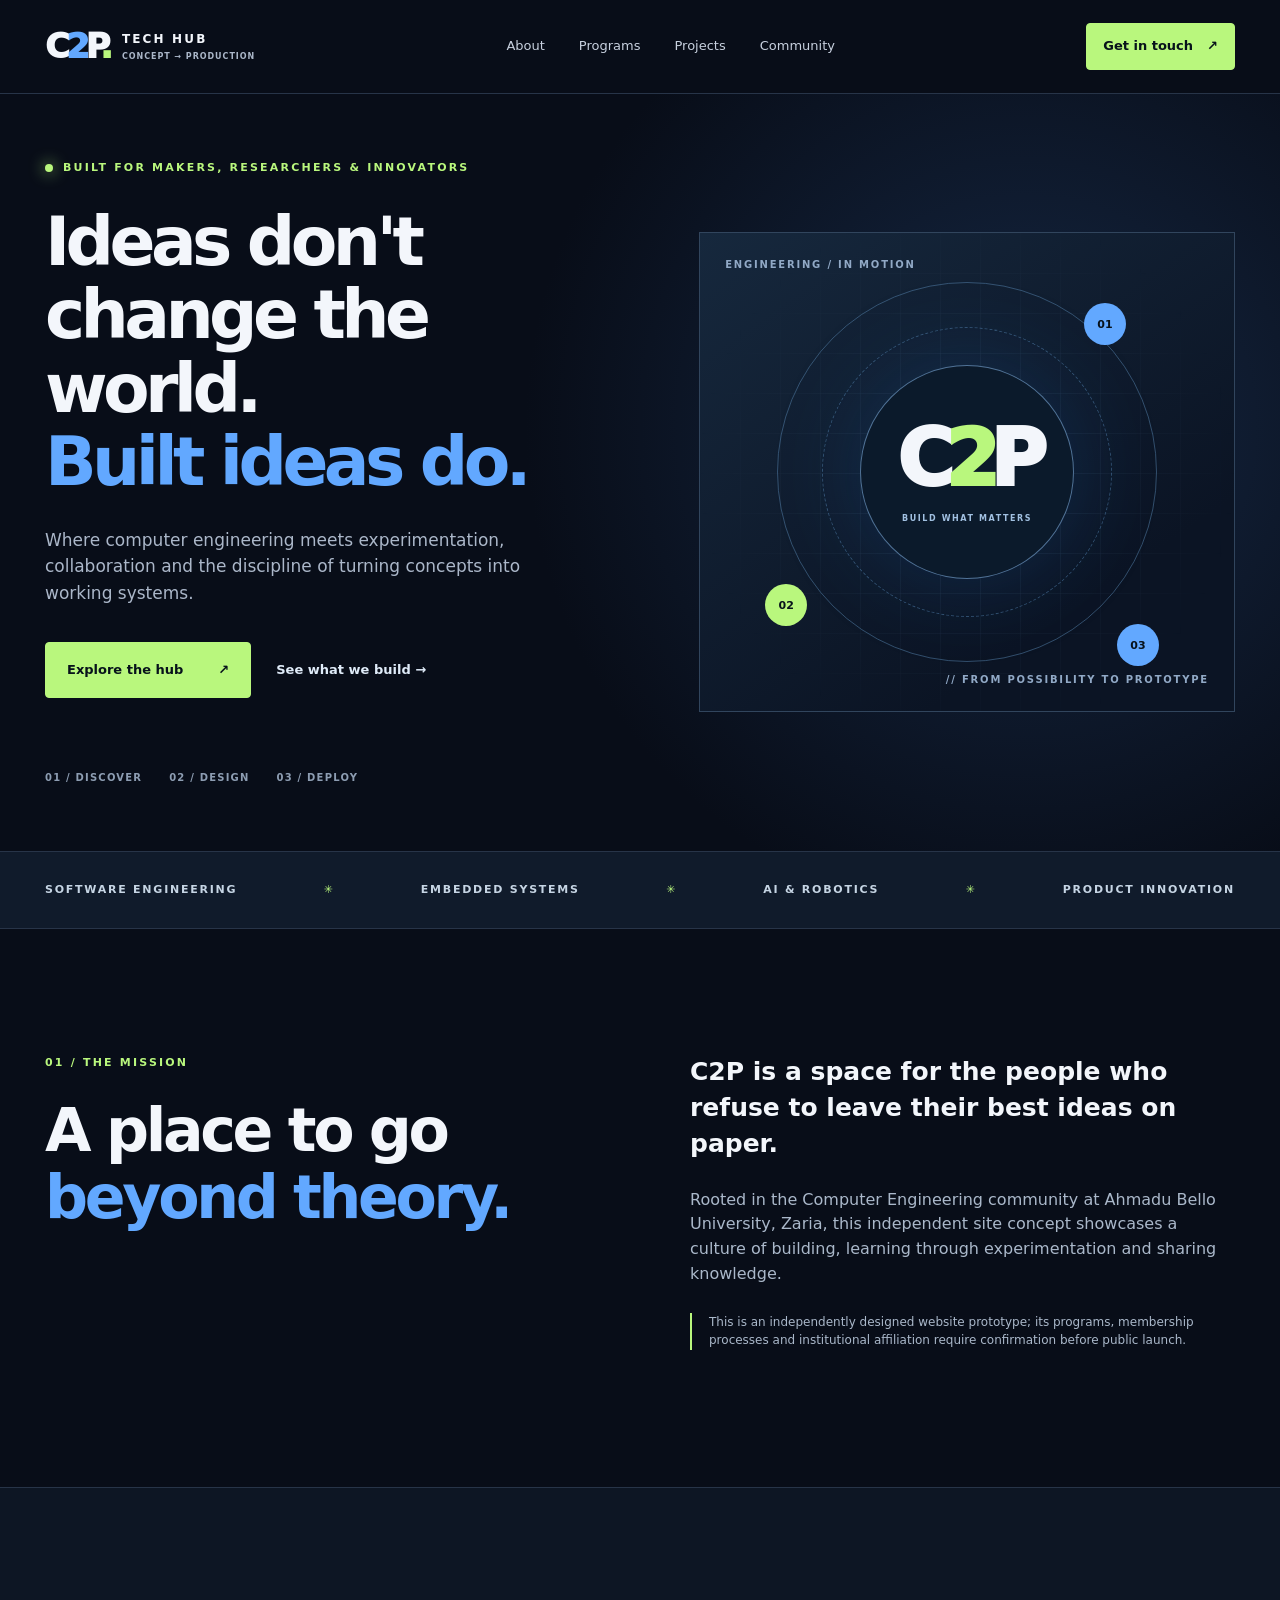
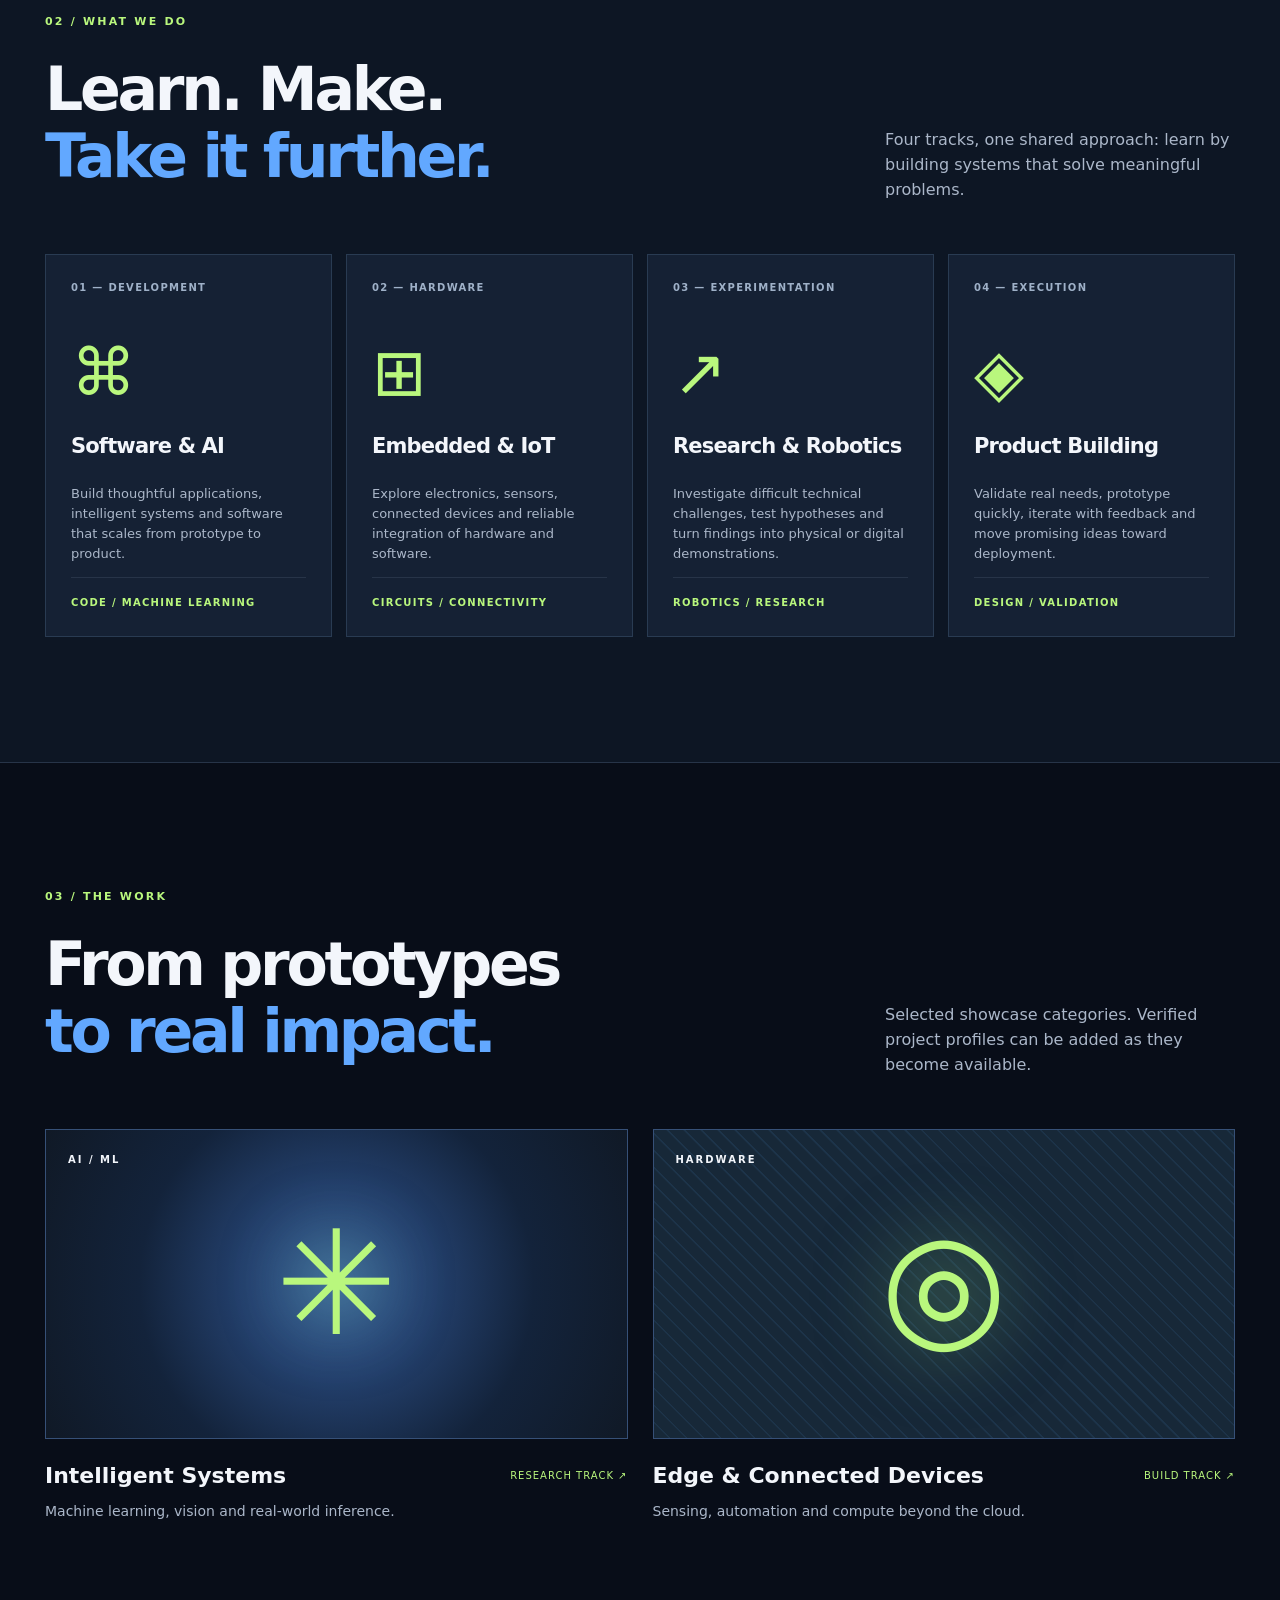
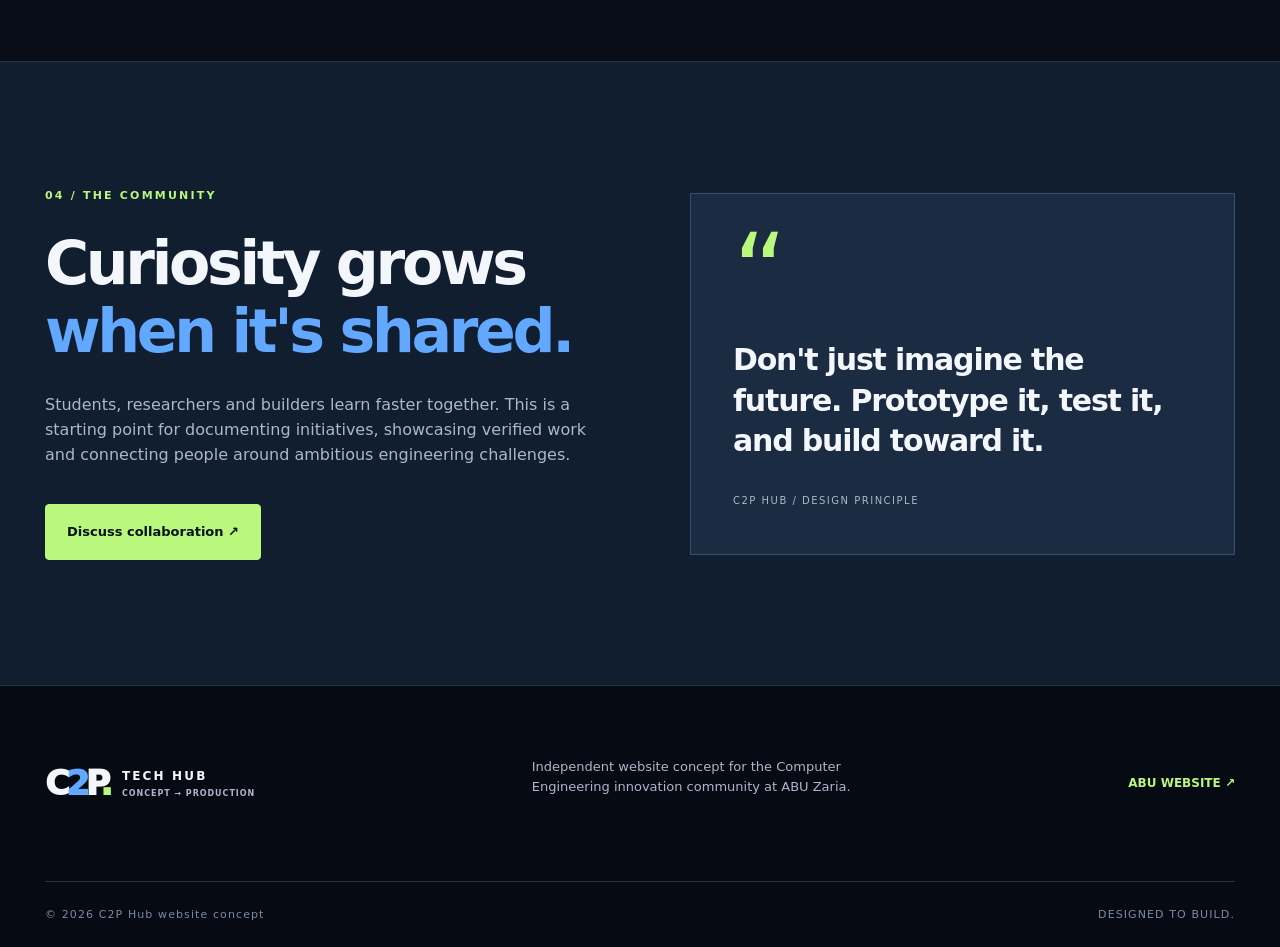
==== index.html @ cba77b81 "Initial C2P Hub website" ====
<!doctype html>
<html lang="en">
<head>
  <meta charset="utf-8"><meta name="viewport" content="width=device-width,initial-scale=1">
  <meta name="description" content="C2P Hub — turning bold engineering ideas into useful products. An independent website concept for the Computer Engineering innovation community at ABU Zaria.">
  <title>C2P Hub | From Concept to Production</title>
  <link rel="stylesheet" href="assets/styles.css">
</head>
<body>
  <a class="skip" href="#main">Skip to content</a>
  <header class="header"><div class="shell nav">
    <a class="brand" href="#home" aria-label="C2P Hub home"><span class="brand-mark">C<span>2</span>P<span class="dot">.</span></span><span class="brand-copy">TECH HUB<small>CONCEPT → PRODUCTION</small></span></a>
    <nav aria-label="Main menu"><a href="#about">About</a><a href="#programs">Programs</a><a href="#projects">Projects</a><a href="#community">Community</a></nav>
    <a class="button button-small" href="mailto:contact@example.org?subject=C2P%20Hub%20enquiry">Get in touch <span aria-hidden="true">↗</span></a>
  </div></header>
  <main id="main">
    <section class="hero" id="home"><div class="shell hero-grid"><div class="hero-copy"><div class="eyebrow"><span class="pulse"></span> BUILT FOR MAKERS, RESEARCHERS & INNOVATORS</div><h1>Ideas don't<br>change the world.<br><em>Built ideas do.</em></h1><p>Where computer engineering meets experimentation, collaboration and the discipline of turning concepts into working systems.</p><div class="actions"><a class="button" href="#programs">Explore the hub <span aria-hidden="true">↗</span></a><a class="button-alt" href="#projects">See what we build <span aria-hidden="true">→</span></a></div><div class="micro"><span>01 / DISCOVER</span><span>02 / DESIGN</span><span>03 / DEPLOY</span></div></div><div class="hero-art" aria-label="Abstract technical innovation illustration"><div class="art-label top">ENGINEERING / IN MOTION</div><div class="orbit orbit-one"></div><div class="orbit orbit-two"></div><div class="core"><span>C<span class="smaller">2</span>P</span><small>BUILD WHAT MATTERS</small></div><div class="orbit-node one">01</div><div class="orbit-node two">02</div><div class="orbit-node three">03</div><div class="art-label bottom">// FROM POSSIBILITY TO PROTOTYPE</div></div></div></section>
    <div class="ticker"><div class="shell"><span>SOFTWARE ENGINEERING</span><b>✳</b><span>EMBEDDED SYSTEMS</span><b>✳</b><span>AI & ROBOTICS</span><b>✳</b><span>PRODUCT INNOVATION</span></div></div>
    <section class="section about" id="about"><div class="shell split"><div><div class="section-kicker">01 / THE MISSION</div><h2>A place to go<br><em>beyond theory.</em></h2></div><div><p class="large">C2P is a space for the people who refuse to leave their best ideas on paper.</p><p>Rooted in the Computer Engineering community at Ahmadu Bello University, Zaria, this independent site concept showcases a culture of building, learning through experimentation and sharing knowledge.</p><p class="note">This is an independently designed website prototype; its programs, membership processes and institutional affiliation require confirmation before public launch.</p></div></div></section>
    <section class="section programs" id="programs"><div class="shell"><div class="section-kicker">02 / WHAT WE DO</div><div class="section-head"><h2>Learn. Make.<br><em>Take it further.</em></h2><p>Four tracks, one shared approach: learn by building systems that solve meaningful problems.</p></div><div class="cards"><article class="program"><span class="index">01 — DEVELOPMENT</span><div class="symbol">⌘</div><h3>Software & AI</h3><p>Build thoughtful applications, intelligent systems and software that scales from prototype to product.</p><span class="tag">CODE / MACHINE LEARNING</span></article><article class="program"><span class="index">02 — HARDWARE</span><div class="symbol">⊞</div><h3>Embedded & IoT</h3><p>Explore electronics, sensors, connected devices and reliable integration of hardware and software.</p><span class="tag">CIRCUITS / CONNECTIVITY</span></article><article class="program"><span class="index">03 — EXPERIMENTATION</span><div class="symbol">↗</div><h3>Research & Robotics</h3><p>Investigate difficult technical challenges, test hypotheses and turn findings into physical or digital demonstrations.</p><span class="tag">ROBOTICS / RESEARCH</span></article><article class="program"><span class="index">04 — EXECUTION</span><div class="symbol">◈</div><h3>Product Building</h3><p>Validate real needs, prototype quickly, iterate with feedback and move promising ideas toward deployment.</p><span class="tag">DESIGN / VALIDATION</span></article></div></div></section>
    <section class="section projects" id="projects"><div class="shell"><div class="section-kicker">03 / THE WORK</div><div class="section-head"><h2>From prototypes<br><em>to real impact.</em></h2><p>Selected showcase categories. Verified project profiles can be added as they become available.</p></div><div class="showcase"><article><div class="project-visual visual-ai"><span>AI / ML</span><div class="project-glyph">✳</div></div><div class="project-meta"><h3>Intelligent Systems</h3><span>RESEARCH TRACK ↗</span></div><p>Machine learning, vision and real-world inference.</p></article><article><div class="project-visual visual-edge"><span>HARDWARE</span><div class="project-glyph">◎</div></div><div class="project-meta"><h3>Edge & Connected Devices</h3><span>BUILD TRACK ↗</span></div><p>Sensing, automation and compute beyond the cloud.</p></article></div></div></section>
    <section class="section community" id="community"><div class="shell community-grid"><div><div class="section-kicker">04 / THE COMMUNITY</div><h2>Curiosity grows<br><em>when it's shared.</em></h2><p>Students, researchers and builders learn faster together. This is a starting point for documenting initiatives, showcasing verified work and connecting people around ambitious engineering challenges.</p><a class="button" href="mailto:contact@example.org?subject=C2P%20Hub%20collaboration">Discuss collaboration ↗</a></div><div class="quote"><span>“</span><blockquote>Don't just imagine the future. Prototype it, test it, and build toward it.</blockquote><small>C2P HUB / DESIGN PRINCIPLE</small></div></div></section>
  </main>
  <footer><div class="shell footer-main"><div class="brand"><span class="brand-mark">C<span>2</span>P<span class="dot">.</span></span><span class="brand-copy">TECH HUB<small>CONCEPT → PRODUCTION</small></span></div><p>Independent website concept for the Computer Engineering innovation community at ABU Zaria.</p><a href="https://abu.edu.ng/" target="_blank" rel="noopener noreferrer">ABU WEBSITE ↗</a></div><div class="shell footer-bottom"><span>© <span id="year">2026</span> C2P Hub website concept</span><span>DESIGNED TO BUILD.</span></div></footer>
  <script src="assets/main.js" defer></script>
</body></html>
---- assets/styles.css ----
:root{--bg:#080d18;--surface:#101b2b;--ink:#f3f6fb;--muted:#abb7c9;--blue:#62a8ff;--lime:#b9f77d;--line:#273448}*{box-sizing:border-box}html{scroll-behavior:smooth}body{margin:0;background:var(--bg);color:var(--ink);font-family:Inter,ui-sans-serif,system-ui,-apple-system,BlinkMacSystemFont,"Segoe UI",sans-serif;line-height:1.55}a{color:inherit;text-decoration:none}a:focus-visible{outline:3px solid var(--lime);outline-offset:5px}.shell{width:min(1190px,calc(100% - 48px));margin:auto}.skip{position:absolute;left:-999px}.skip:focus{left:20px;top:20px;background:#fff;color:#000;padding:12px;z-index:50}.header{border-bottom:1px solid var(--line);position:relative;z-index:5;background:#080d18}.nav{display:flex;align-items:center;justify-content:space-between;min-height:93px;gap:28px}.brand{display:flex;align-items:center;gap:13px;white-space:nowrap}.brand-mark{letter-spacing:-.12em;font-weight:950;font-size:34px}.brand-mark span{color:var(--blue)}.brand-mark .dot{color:var(--lime)}.brand-copy{font-weight:850;letter-spacing:.18em;font-size:12px;line-height:1.4}.brand-copy small{display:block;letter-spacing:.12em;font-size:8px;color:var(--muted);margin-top:3px}.nav nav{display:flex;gap:34px}.nav nav a{font-size:13px;color:#c7d0de}.nav nav a:hover,.button-alt:hover{color:var(--lime)}.button{display:inline-flex;align-items:center;justify-content:space-between;gap:35px;background:var(--lime);color:#07121b;font-size:13px;font-weight:850;padding:17px 21px;border:1px solid var(--lime);border-radius:4px}.button:hover{background:#d0ffa7}.button-small{padding:12px 16px;gap:14px}.hero{overflow:hidden;background:radial-gradient(circle at 80% 44%,#152743 0,transparent 45%),var(--bg)}.hero-grid{display:grid;grid-template-columns:1.12fr 1fr;gap:54px;align-items:center;min-height:685px;padding:65px 0}.eyebrow,.section-kicker{font-size:11px;font-weight:800;letter-spacing:.2em;color:var(--lime)}.eyebrow{display:flex;align-items:center;gap:10px}.pulse{width:8px;height:8px;background:var(--lime);border-radius:50%;box-shadow:0 0 16px var(--lime)}h1,h2,h3,p{margin-top:0}h1{font-size:clamp(49px,5.3vw,79px);line-height:1.08;letter-spacing:-.068em;margin:29px 0}h1 em,h2 em{font-style:normal;color:var(--blue)}.hero-copy>p{color:var(--muted);max-width:530px;font-size:17px}.actions{display:flex;align-items:center;gap:25px;flex-wrap:wrap;margin-top:36px}.button-alt{font-size:13px;font-weight:750;color:#dfebf8}.micro{display:flex;gap:27px;margin-top:72px;color:#8d9db2;font-size:10px;letter-spacing:.12em;font-weight:750}.hero-art{height:480px;position:relative;border:1px solid #31455d;background:linear-gradient(145deg,#16283d 0,#0b1424 75%);overflow:hidden;display:grid;place-items:center}.hero-art:before{content:"";position:absolute;inset:0;background-image:linear-gradient(#31465d55 1px,transparent 1px),linear-gradient(90deg,#31465d55 1px,transparent 1px);background-size:40px 40px;mask-image:radial-gradient(circle,#000 10%,transparent 75%)}.art-label{position:absolute;z-index:3;font-size:10px;letter-spacing:.18em;color:#91a9c6;font-weight:750}.art-label.top{top:24px;left:25px}.art-label.bottom{bottom:24px;right:25px}.orbit{position:absolute;border:1px solid #507ba390;border-radius:50%;width:380px;height:380px}.orbit-two{width:290px;height:290px;border-style:dashed;transform:rotate(27deg)}.core{z-index:2;border:1px solid #8bbdf18a;background:#0b1a2b;border-radius:50%;width:214px;height:214px;display:flex;align-items:center;justify-content:center;flex-direction:column;box-shadow:0 0 90px #1c69bc39}.core>span{font-size:78px;letter-spacing:-.12em;font-weight:950;line-height:1}.core .smaller{color:var(--lime)}.core small{font-size:8px;font-weight:800;letter-spacing:.2em;color:#a2c1e2;margin-top:15px}.orbit-node{position:absolute;width:42px;height:42px;border-radius:50%;background:var(--blue);color:#07121b;display:grid;place-items:center;font-size:11px;font-weight:900;z-index:2}.orbit-node.one{top:70px;right:108px}.orbit-node.two{bottom:85px;left:65px;background:var(--lime)}.orbit-node.three{bottom:45px;right:75px}.ticker{border-block:1px solid var(--line);background:#101b2b}.ticker .shell{display:flex;align-items:center;justify-content:space-between;gap:20px;flex-wrap:wrap;min-height:76px;color:#c6d5e4;font-size:11px;letter-spacing:.16em;font-weight:800}.ticker b{color:var(--lime)}.section{padding:125px 0;border-bottom:1px solid var(--line)}.split{display:grid;grid-template-columns:1fr 1fr;gap:100px}.section-kicker{margin-bottom:26px}h2{font-size:clamp(43px,4.7vw,67px);line-height:1.12;letter-spacing:-.055em;margin-bottom:28px}.split p,.community p{color:#aab8ca}.split .large{font-size:25px;font-weight:600;line-height:1.45;color:var(--ink)}.note{font-size:12px;border-left:2px solid var(--lime);padding-left:17px;margin-top:26px}.programs{background:#0d1624}.section-head{display:flex;align-items:end;justify-content:space-between;gap:55px;margin-bottom:35px}.section-head p{max-width:350px;color:var(--muted)}.cards{display:grid;grid-template-columns:repeat(4,minmax(0,1fr));gap:14px}.program{background:#152134;border:1px solid #293b52;padding:25px;min-height:370px;display:flex;flex-direction:column}.program .index,.tag{font-size:10px;letter-spacing:.13em;color:#9fb1c8;font-weight:750}.symbol{font-size:65px;line-height:1;margin:45px 0 25px;color:var(--lime)}.program h3{font-size:21px;letter-spacing:-.04em}.program p{font-size:13px;color:var(--muted);flex:1}.tag{color:var(--lime);border-top:1px solid var(--line);padding-top:17px}.showcase{display:grid;grid-template-columns:1fr 1fr;gap:25px}.project-visual{height:310px;position:relative;overflow:hidden;display:grid;place-items:center;border:1px solid #365077}.project-visual>span{position:absolute;top:22px;left:22px;font-size:10px;letter-spacing:.2em;font-weight:800}.visual-ai{background:radial-gradient(circle at 50% 50%,#335b9b,#13233b 60%,#101926)}.visual-edge{background:repeating-linear-gradient(45deg,#172838 0,#172838 10px,#1d344a 11px,#1d344a 12px)}.project-glyph{font-size:145px;line-height:1;color:var(--lime);text-shadow:0 0 70px #9bf29185}.project-meta{display:flex;align-items:center;justify-content:space-between;margin-top:20px;gap:12px}.project-meta h3{font-size:22px;margin:0}.project-meta span{font-size:10px;color:var(--lime);letter-spacing:.1em}.showcase article>p{font-size:14px;color:var(--muted);margin-top:8px}.community{background:#111e30}.community-grid{display:grid;grid-template-columns:1fr 1fr;align-items:center;gap:100px}.community .button{margin-top:20px}.quote{background:#1b2b42;padding:42px;border:1px solid #355074}.quote>span{font-size:105px;color:var(--lime);line-height:.7}.quote blockquote{font-size:30px;line-height:1.35;letter-spacing:-.04em;margin:25px 0;font-weight:700}.quote small{font-size:10px;letter-spacing:.15em;color:var(--muted)}footer{background:#060a12}.footer-main{display:flex;align-items:center;justify-content:space-between;gap:25px;min-height:195px}.footer-main p{max-width:320px;color:var(--muted);font-size:13px}.footer-main>a{color:var(--lime);font-size:12px;font-weight:850}.footer-bottom{border-top:1px solid var(--line);display:flex;justify-content:space-between;gap:10px;padding:24px 0;color:#7a8ca4;font-size:11px;letter-spacing:.1em}@media(max-width:960px){.nav nav{gap:15px}.hero-grid{grid-template-columns:1fr;gap:20px}.hero-art{height:360px}.cards{grid-template-columns:repeat(2,1fr)}.split,.community-grid{gap:40px}}@media(max-width:670px){.shell{width:min(100% - 32px,1190px)}.nav{min-height:76px;flex-wrap:wrap;padding:12px 0}.nav nav{order:3;width:100%;overflow:auto;padding-bottom:6px}.nav .button{display:none}.hero-grid{padding:65px 0 35px;min-height:0}h1{font-size:clamp(44px,10vw,65px)}.micro{margin-top:46px;flex-wrap:wrap;gap:15px}.hero-art{height:315px}.orbit{width:285px;height:285px}.orbit-two{width:230px;height:230px}.core{width:180px;height:180px}.core>span{font-size:62px}.orbit-node.one{right:60px;top:40px}.orbit-node.two{left:37px;bottom:45px}.orbit-node.three{right:45px;bottom:20px}.ticker .shell{justify-content:center;padding:20px 0}.section{padding:80px 0}.split,.community-grid,.showcase{grid-template-columns:1fr}.section-head{display:block}.cards{grid-template-columns:1fr}.program{min-height:0}.symbol{margin:28px 0}.footer-main{flex-wrap:wrap;padding:38px 0}.quote blockquote{font-size:25px}}@media(prefers-reduced-motion:reduce){html{scroll-behavior:auto}}
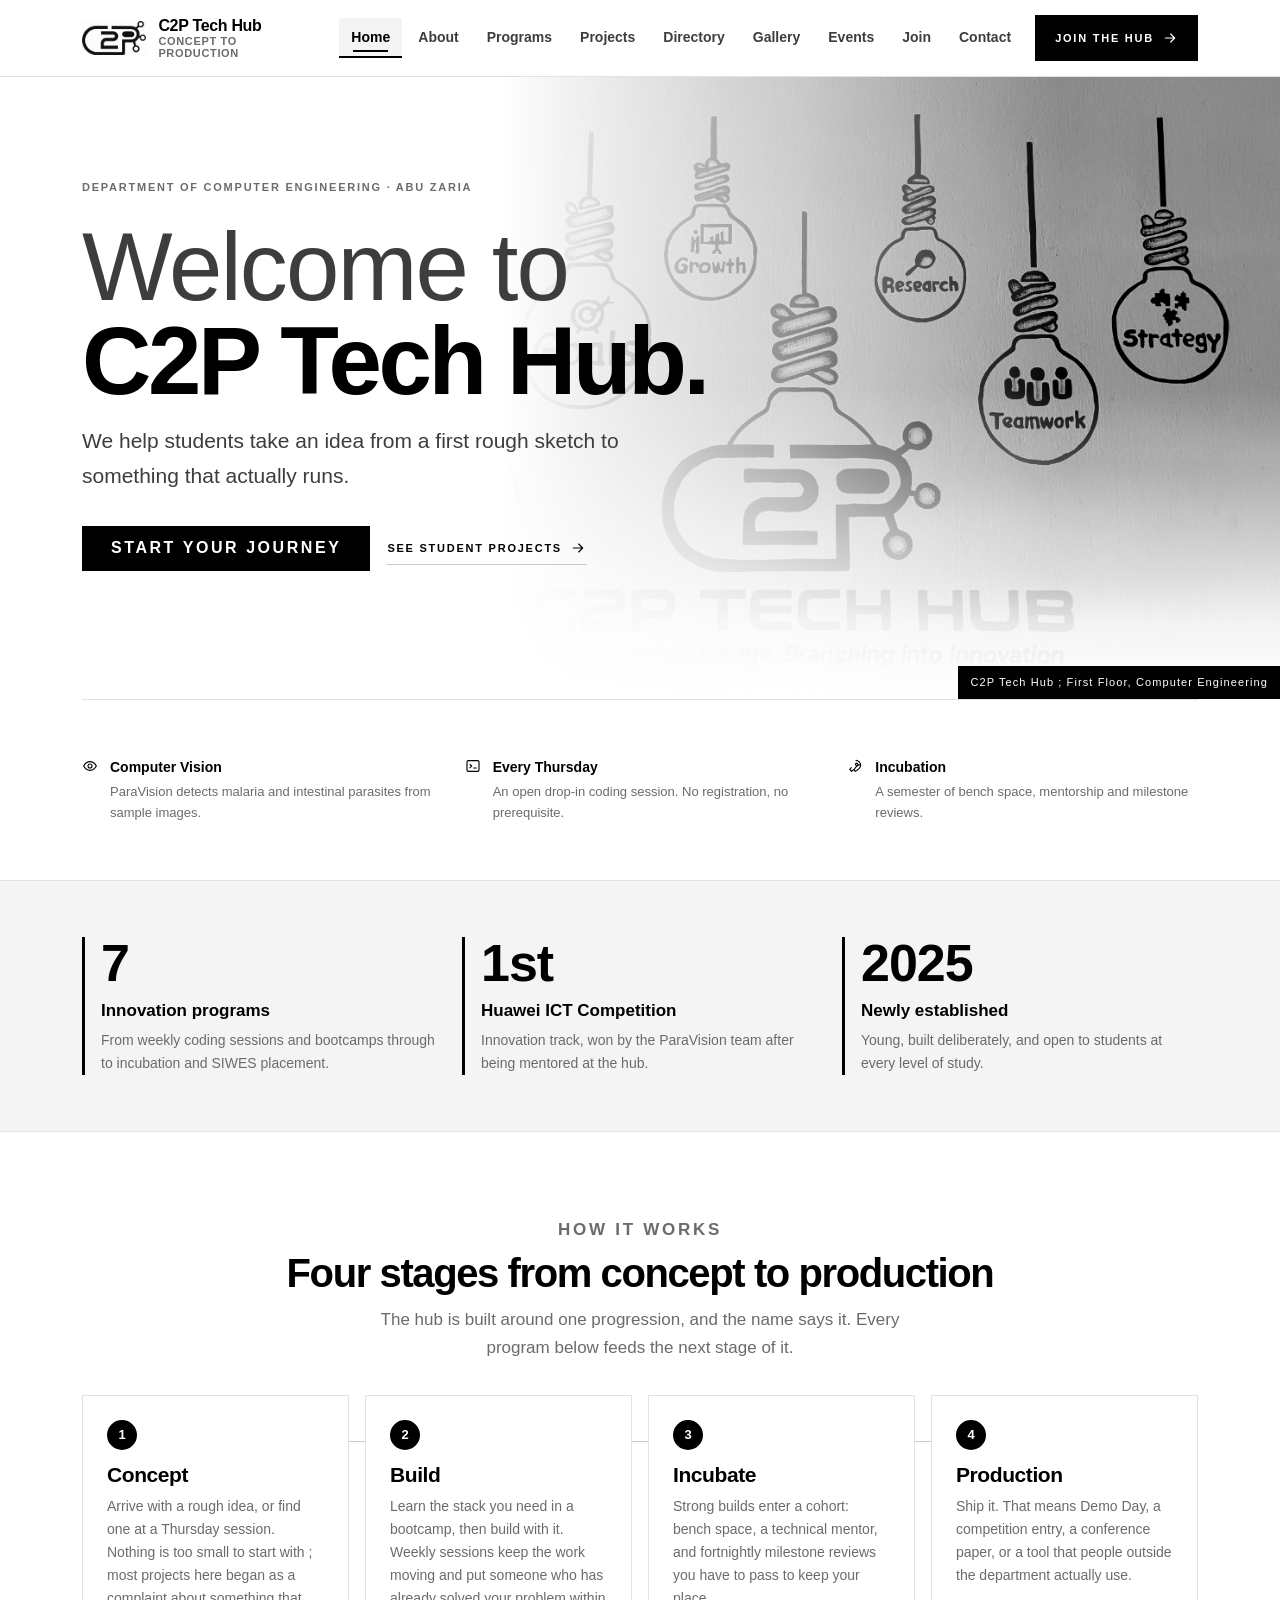
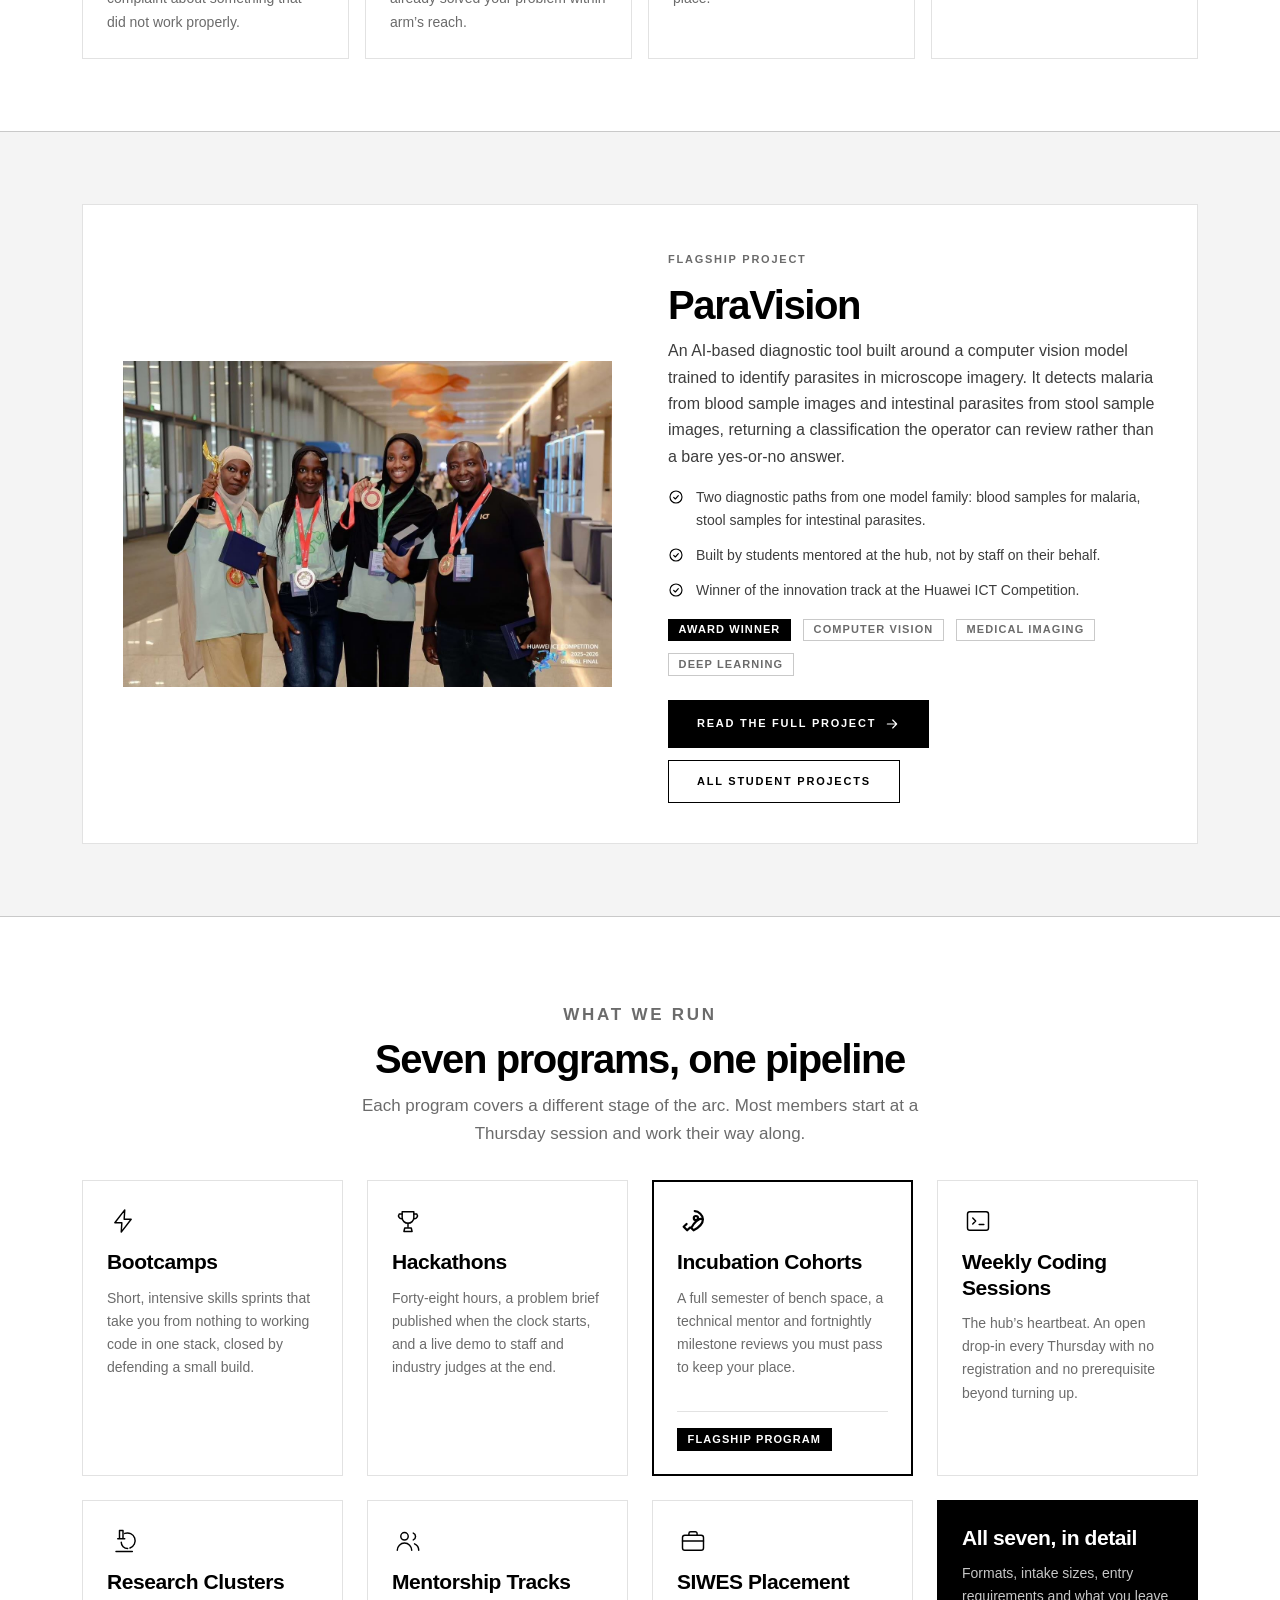
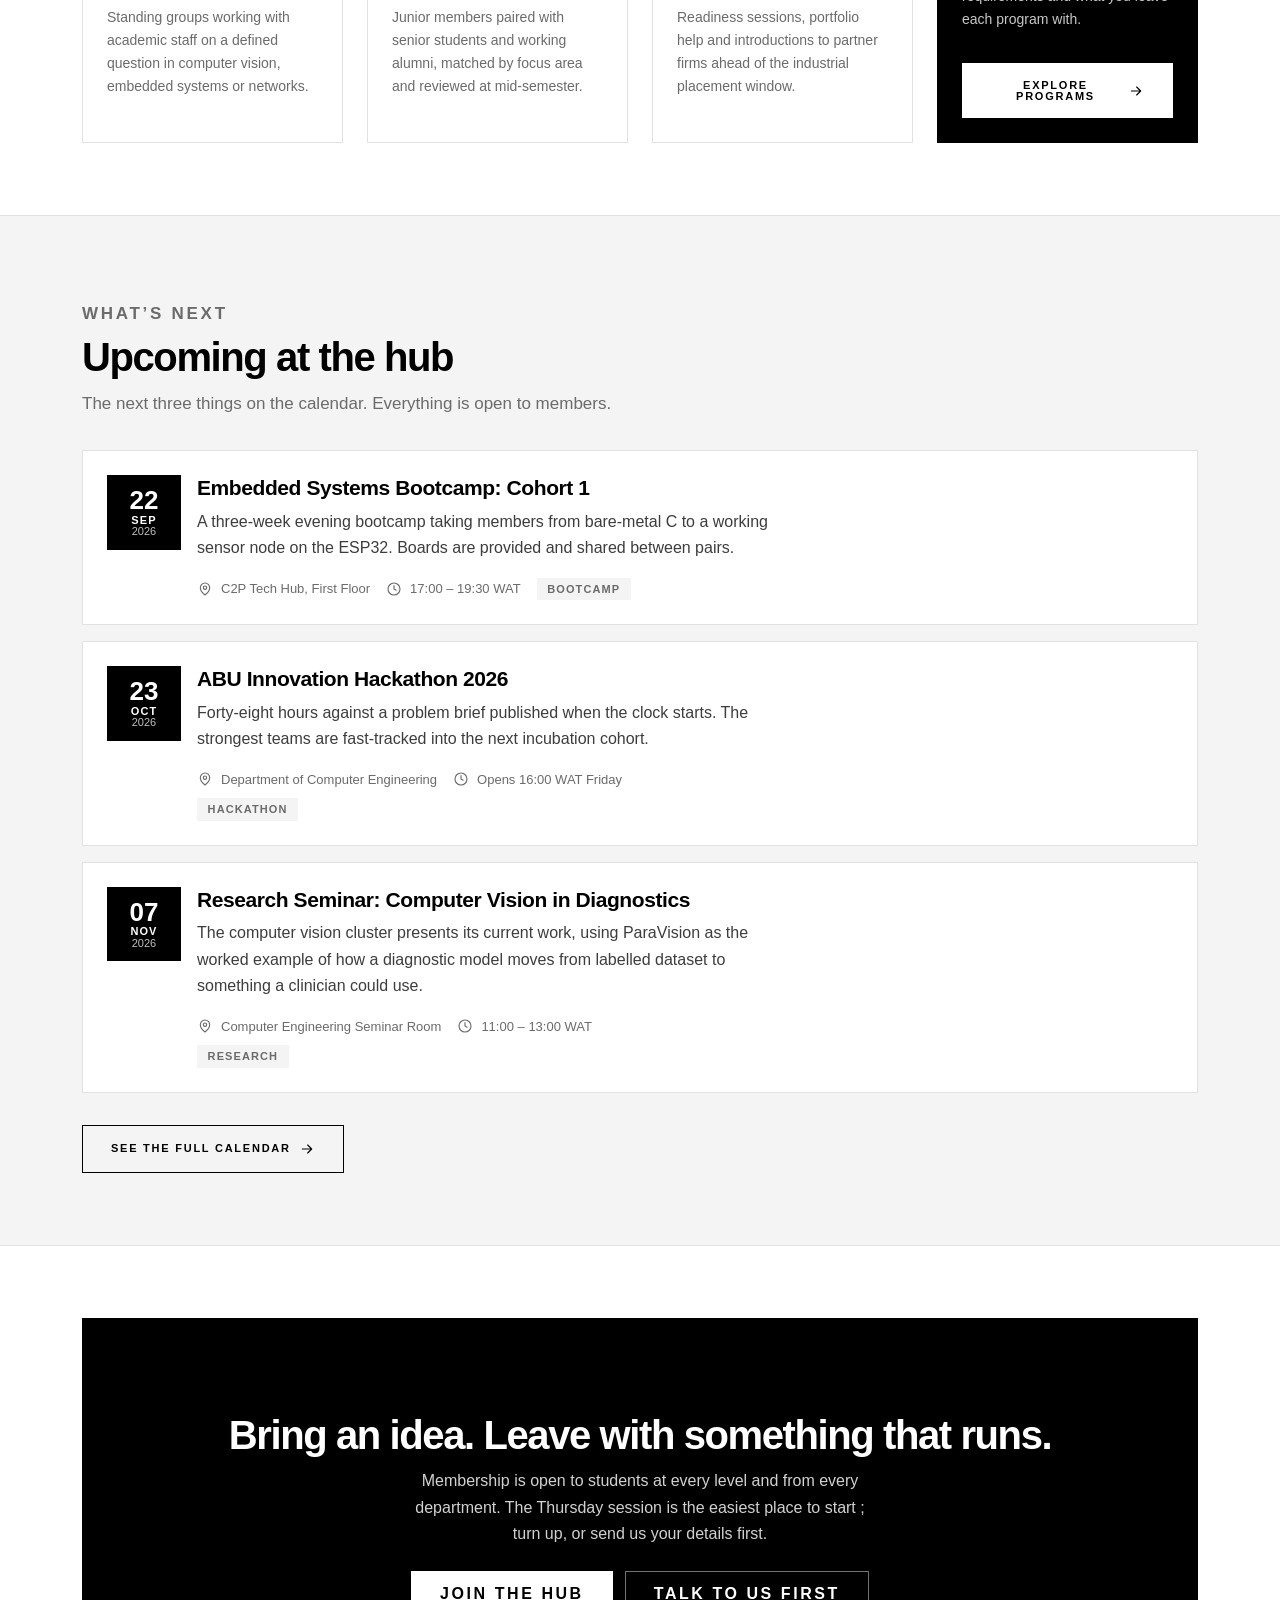
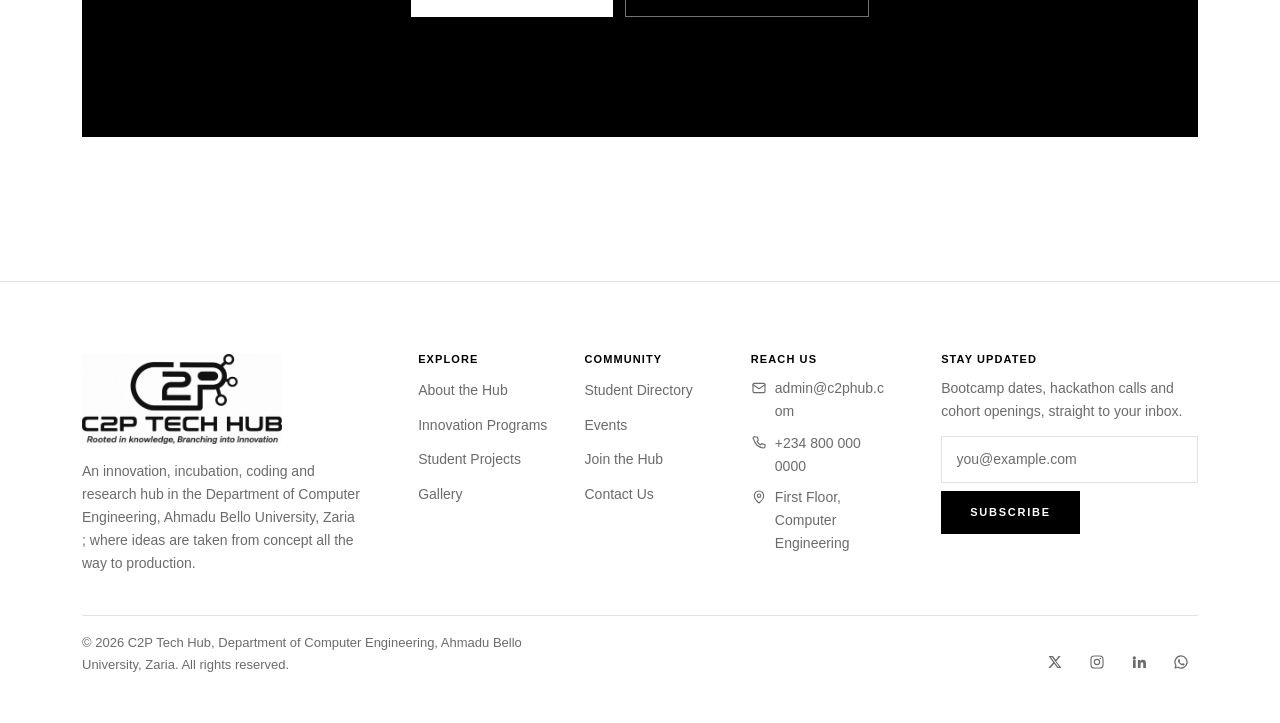
==== commit 4c335971: "Replace prototype with exact upstream C2P Hub source (Stein-ark/coen554@d00521e)" ====
--- a/index.html
+++ b/index.html
@@ -1,26 +1,748 @@
-<!doctype html>
+<!DOCTYPE html>
 <html lang="en">
 <head>
-  <meta charset="utf-8"><meta name="viewport" content="width=device-width,initial-scale=1">
-  <meta name="description" content="C2P Hub — turning bold engineering ideas into useful products. An independent website concept for the Computer Engineering innovation community at ABU Zaria.">
-  <title>C2P Hub | From Concept to Production</title>
-  <link rel="stylesheet" href="assets/styles.css">
+  <meta charset="utf-8">
+  <meta name="viewport" content="width=device-width, initial-scale=1">
+  <title>C2P Tech Hub ; Concept to Production | Computer Engineering, ABU Zaria</title>
+  <meta name="description" content="C2P Tech Hub is an innovation, incubation, coding and research hub in the Department of Computer Engineering, Ahmadu Bello University, Zaria, where students take ideas from concept to production.">
+  <meta name="author" content="C2P Tech Hub, Department of Computer Engineering, Ahmadu Bello University, Zaria">
+  <meta name="theme-color" content="#111111">
+  <link rel="icon" href="assets/images/brand/c2p-mark-mono.png" type="image/png">
+  <link rel="stylesheet" href="assets/css/reset.css">
+  <link rel="stylesheet" href="assets/css/tokens.css">
+  <link rel="stylesheet" href="assets/css/main.css">
+  <link rel="stylesheet" href="assets/css/responsive.css">
+
+  <!-- Declarative ld+json data island, not executable code. -->
+  <script type="application/ld+json">
+  {
+    "@context": "https://schema.org",
+    "@type": "EducationalOrganization",
+    "name": "C2P Tech Hub",
+    "alternateName": "Concept to Production Tech Hub",
+    "description": "An innovation, incubation, coding and research hub in the Department of Computer Engineering, Ahmadu Bello University, Zaria, providing a learning environment where students and curious minds conceptualize ideas and bring them to life.",
+    "url": "https://c2phub.com/",
+    "logo": "https://c2phub.com/assets/images/brand/c2p-logo-full.png",
+    "foundingDate": "2025-10-17",
+    "slogan": "Rooted in knowledge, Branching into Innovation",
+    "email": "admin@c2phub.com",
+    "telephone": "+234-800-000-0000",
+    "parentOrganization": {
+      "@type": "CollegeOrUniversity",
+      "name": "Ahmadu Bello University, Zaria",
+      "department": {
+        "@type": "Organization",
+        "name": "Department of Computer Engineering"
+      }
+    },
+    "address": {
+      "@type": "PostalAddress",
+      "streetAddress": "Department of Computer Engineering, First Floor",
+      "addressLocality": "Zaria",
+      "addressRegion": "Kaduna State",
+      "addressCountry": "NG"
+    },
+    "knowsAbout": [
+      "Innovation",
+      "Incubation",
+      "Software Engineering",
+      "Embedded Systems",
+      "Computer Vision",
+      "Research"
+    ],
+    "sameAs": [
+      "https://x.com/c2ptechhub",
+      "https://instagram.com/c2ptechhub",
+      "https://linkedin.com/company/c2p-tech-hub"
+    ]
+  }
+  </script>
 </head>
+
 <body>
-  <a class="skip" href="#main">Skip to content</a>
-  <header class="header"><div class="shell nav">
-    <a class="brand" href="#home" aria-label="C2P Hub home"><span class="brand-mark">C<span>2</span>P<span class="dot">.</span></span><span class="brand-copy">TECH HUB<small>CONCEPT → PRODUCTION</small></span></a>
-    <nav aria-label="Main menu"><a href="#about">About</a><a href="#programs">Programs</a><a href="#projects">Projects</a><a href="#community">Community</a></nav>
-    <a class="button button-small" href="mailto:contact@example.org?subject=C2P%20Hub%20enquiry">Get in touch <span aria-hidden="true">↗</span></a>
-  </div></header>
+  <a class="skip-link" href="#main">Skip to main content</a>
+
+  <!-- Shared header / navigation -->
+  <header class="site-header">
+    <div class="container header-inner">
+
+      <a class="brand" href="index.html">
+        <img class="brand-mark" src="assets/images/brand/c2p-mark-mono.png"
+             alt="C2P Tech Hub logo mark" width="320" height="169">
+        <span class="brand-text">
+          <span class="brand-name">C2P Tech Hub</span>
+          <span class="brand-tagline">Concept to Production</span>
+        </span>
+      </a>
+
+      <!-- CSS-only 1 of 4: checkbox-hack navigation. -->
+      <input class="nav-toggle" type="checkbox" id="nav-toggle">
+      <label class="nav-toggle-label" for="nav-toggle">
+        <svg class="icon icon-open" viewBox="0 0 24 24" aria-hidden="true" focusable="false">
+          <path d="M4 7h16M4 12h16M4 17h16"/>
+        </svg>
+        <svg class="icon icon-close" viewBox="0 0 24 24" aria-hidden="true" focusable="false">
+          <path d="M6 6l12 12M18 6L6 18"/>
+        </svg>
+        <span class="sr-only">Show or hide the main menu</span>
+      </label>
+
+      <nav class="site-nav" aria-label="Primary">
+        <ul class="nav-list">
+          <li><a class="nav-link" href="index.html" aria-current="page">Home</a></li>
+          <li><a class="nav-link" href="about.html">About</a></li>
+          <li><a class="nav-link" href="programs.html">Programs</a></li>
+          <li><a class="nav-link" href="projects.html">Projects</a></li>
+          <li><a class="nav-link" href="directory.html">Directory</a></li>
+          <li><a class="nav-link" href="gallery.html">Gallery</a></li>
+          <li><a class="nav-link" href="events.html">Events</a></li>
+          <li><a class="nav-link" href="join.html">Join</a></li>
+          <li><a class="nav-link" href="contact.html">Contact</a></li>
+        </ul>
+      </nav>
+
+      <a class="btn btn-primary header-cta" href="join.html">
+        Join the Hub
+        <svg class="icon icon--sm" viewBox="0 0 24 24" aria-hidden="true" focusable="false">
+          <path d="M5 12h14M13 6l6 6-6 6"/>
+        </svg>
+      </a>
+
+    </div>
+  </header>
+
   <main id="main">
-    <section class="hero" id="home"><div class="shell hero-grid"><div class="hero-copy"><div class="eyebrow"><span class="pulse"></span> BUILT FOR MAKERS, RESEARCHERS & INNOVATORS</div><h1>Ideas don't<br>change the world.<br><em>Built ideas do.</em></h1><p>Where computer engineering meets experimentation, collaboration and the discipline of turning concepts into working systems.</p><div class="actions"><a class="button" href="#programs">Explore the hub <span aria-hidden="true">↗</span></a><a class="button-alt" href="#projects">See what we build <span aria-hidden="true">→</span></a></div><div class="micro"><span>01 / DISCOVER</span><span>02 / DESIGN</span><span>03 / DEPLOY</span></div></div><div class="hero-art" aria-label="Abstract technical innovation illustration"><div class="art-label top">ENGINEERING / IN MOTION</div><div class="orbit orbit-one"></div><div class="orbit orbit-two"></div><div class="core"><span>C<span class="smaller">2</span>P</span><small>BUILD WHAT MATTERS</small></div><div class="orbit-node one">01</div><div class="orbit-node two">02</div><div class="orbit-node three">03</div><div class="art-label bottom">// FROM POSSIBILITY TO PROTOTYPE</div></div></div></section>
-    <div class="ticker"><div class="shell"><span>SOFTWARE ENGINEERING</span><b>✳</b><span>EMBEDDED SYSTEMS</span><b>✳</b><span>AI & ROBOTICS</span><b>✳</b><span>PRODUCT INNOVATION</span></div></div>
-    <section class="section about" id="about"><div class="shell split"><div><div class="section-kicker">01 / THE MISSION</div><h2>A place to go<br><em>beyond theory.</em></h2></div><div><p class="large">C2P is a space for the people who refuse to leave their best ideas on paper.</p><p>Rooted in the Computer Engineering community at Ahmadu Bello University, Zaria, this independent site concept showcases a culture of building, learning through experimentation and sharing knowledge.</p><p class="note">This is an independently designed website prototype; its programs, membership processes and institutional affiliation require confirmation before public launch.</p></div></div></section>
-    <section class="section programs" id="programs"><div class="shell"><div class="section-kicker">02 / WHAT WE DO</div><div class="section-head"><h2>Learn. Make.<br><em>Take it further.</em></h2><p>Four tracks, one shared approach: learn by building systems that solve meaningful problems.</p></div><div class="cards"><article class="program"><span class="index">01 — DEVELOPMENT</span><div class="symbol">⌘</div><h3>Software & AI</h3><p>Build thoughtful applications, intelligent systems and software that scales from prototype to product.</p><span class="tag">CODE / MACHINE LEARNING</span></article><article class="program"><span class="index">02 — HARDWARE</span><div class="symbol">⊞</div><h3>Embedded & IoT</h3><p>Explore electronics, sensors, connected devices and reliable integration of hardware and software.</p><span class="tag">CIRCUITS / CONNECTIVITY</span></article><article class="program"><span class="index">03 — EXPERIMENTATION</span><div class="symbol">↗</div><h3>Research & Robotics</h3><p>Investigate difficult technical challenges, test hypotheses and turn findings into physical or digital demonstrations.</p><span class="tag">ROBOTICS / RESEARCH</span></article><article class="program"><span class="index">04 — EXECUTION</span><div class="symbol">◈</div><h3>Product Building</h3><p>Validate real needs, prototype quickly, iterate with feedback and move promising ideas toward deployment.</p><span class="tag">DESIGN / VALIDATION</span></article></div></div></section>
-    <section class="section projects" id="projects"><div class="shell"><div class="section-kicker">03 / THE WORK</div><div class="section-head"><h2>From prototypes<br><em>to real impact.</em></h2><p>Selected showcase categories. Verified project profiles can be added as they become available.</p></div><div class="showcase"><article><div class="project-visual visual-ai"><span>AI / ML</span><div class="project-glyph">✳</div></div><div class="project-meta"><h3>Intelligent Systems</h3><span>RESEARCH TRACK ↗</span></div><p>Machine learning, vision and real-world inference.</p></article><article><div class="project-visual visual-edge"><span>HARDWARE</span><div class="project-glyph">◎</div></div><div class="project-meta"><h3>Edge & Connected Devices</h3><span>BUILD TRACK ↗</span></div><p>Sensing, automation and compute beyond the cloud.</p></article></div></div></section>
-    <section class="section community" id="community"><div class="shell community-grid"><div><div class="section-kicker">04 / THE COMMUNITY</div><h2>Curiosity grows<br><em>when it's shared.</em></h2><p>Students, researchers and builders learn faster together. This is a starting point for documenting initiatives, showcasing verified work and connecting people around ambitious engineering challenges.</p><a class="button" href="mailto:contact@example.org?subject=C2P%20Hub%20collaboration">Discuss collaboration ↗</a></div><div class="quote"><span>“</span><blockquote>Don't just imagine the future. Prototype it, test it, and build toward it.</blockquote><small>C2P HUB / DESIGN PRINCIPLE</small></div></div></section>
+
+    <!-- Written out statically from /data/*.json, the canonical model. -->
+
+    <!-- Hero: the photograph fades into the page; the copy holds the cleared left column. -->
+    <section class="hero" aria-labelledby="hero-title">
+
+      <div class="hero__stage">
+      <div class="container hero__inner">
+
+        <p class="eyebrow hero__eyebrow">Department of Computer Engineering &middot; ABU Zaria</p>
+
+        <h1 id="hero-title">
+          <span class="hero__line-1">Welcome to</span>
+          <span class="hero__line-2">C2P Tech Hub.</span>
+        </h1>
+
+        <p class="hero__lede">
+          We help students take an idea from a first rough sketch to something
+          that actually runs.
+        </p>
+
+        <div class="hero__actions">
+          <a class="btn btn-primary btn--lg" href="join.html">Start your journey</a>
+          <a class="btn btn-ghost" href="projects.html">
+            See student projects
+            <svg class="icon icon--sm" viewBox="0 0 24 24" aria-hidden="true" focusable="false">
+              <path d="M5 12h14M13 6l6 6-6 6"/>
+            </svg>
+          </a>
+        </div>
+
+      </div>
+
+      <figure class="hero__media">
+        <img src="assets/images/photos/hub-mural-wall.jpg"
+             alt="The C2P Tech Hub mural: a row of filament bulbs labelled Vision, Connection, Goals, Growth, Teamwork, Research and Strategy above the hub wordmark"
+             width="1280" height="720" fetchpriority="high" decoding="async">
+        <figcaption class="hero__credit">C2P Tech Hub ; First Floor, Computer Engineering</figcaption>
+      </figure>
+      </div>
+
+      <div class="container">
+        <ul class="hero__facts">
+          <li class="hero__fact">
+            <svg class="icon icon--sm" viewBox="0 0 24 24" aria-hidden="true" focusable="false">
+              <path d="M2.5 12S6 5.5 12 5.5 21.5 12 21.5 12 18 18.5 12 18.5 2.5 12 2.5 12z"/>
+              <circle cx="12" cy="12" r="3"/>
+            </svg>
+            <div>
+              <span class="hero__fact-title">Computer Vision</span>
+              <p>ParaVision detects malaria and intestinal parasites from sample images.</p>
+            </div>
+          </li>
+          <li class="hero__fact">
+            <svg class="icon icon--sm" viewBox="0 0 24 24" aria-hidden="true" focusable="false">
+              <rect x="3" y="4" width="18" height="16" rx="2"/>
+              <path d="M7.5 9.5l2.5 2.5-2.5 2.5M13 15h4"/>
+            </svg>
+            <div>
+              <span class="hero__fact-title">Every Thursday</span>
+              <p>An open drop-in coding session. No registration, no prerequisite.</p>
+            </div>
+          </li>
+          <li class="hero__fact">
+            <svg class="icon icon--sm" viewBox="0 0 24 24" aria-hidden="true" focusable="false">
+              <path d="M13.5 3.5c3.4 0 7 3.6 7 7 0 4.5-5.2 8-8 9.5l-2-2c1.5-2.8 5-8 9.5-8"/>
+              <circle cx="14.5" cy="9.5" r="1.8"/>
+              <path d="M6.5 14.5L4 17l3 3 2.5-2.5"/>
+            </svg>
+            <div>
+              <span class="hero__fact-title">Incubation</span>
+              <p>A semester of bench space, mentorship and milestone reviews.</p>
+            </div>
+          </li>
+        </ul>
+
+      </div>
+    </section>
+
+    <!-- Statistic band -->
+    <section class="section section--tight section--sunken" aria-labelledby="stats-title">
+      <div class="container">
+        <h2 id="stats-title" class="sr-only">The hub at a glance</h2>
+
+        <div class="stat-block">
+          <div class="stat">
+            <span class="stat__value">7</span>
+            <span class="stat__label">Innovation programs</span>
+            <p class="stat__note">From weekly coding sessions and bootcamps through to incubation and SIWES placement.</p>
+          </div>
+          <div class="stat">
+            <span class="stat__value">1st</span>
+            <span class="stat__label">Huawei ICT Competition</span>
+            <p class="stat__note">Innovation track, won by the ParaVision team after being mentored at the hub.</p>
+          </div>
+          <div class="stat">
+            <span class="stat__value">2025</span>
+            <span class="stat__label">Newly established</span>
+            <p class="stat__note">Young, built deliberately, and open to students at every level of study.</p>
+          </div>
+        </div>
+
+      </div>
+    </section>
+
+    <!-- Concept to production arc -->
+    <section class="section" aria-labelledby="arc-title">
+      <div class="container">
+
+        <div class="section-head">
+          <p class="eyebrow">How it works</p>
+          <h2 id="arc-title">Four stages from concept to production</h2>
+          <p>
+            The hub is built around one progression, and the name says it. Every
+            program below feeds the next stage of it.
+          </p>
+        </div>
+
+        <ol class="arc">
+          <li class="arc__step">
+            <span class="arc__num" aria-hidden="true">1</span>
+            <h3>Concept</h3>
+            <p>
+              Arrive with a rough idea, or find one at a Thursday session. Nothing
+              is too small to start with ; most projects here began as a
+              complaint about something that did not work properly.
+            </p>
+          </li>
+          <li class="arc__step">
+            <span class="arc__num" aria-hidden="true">2</span>
+            <h3>Build</h3>
+            <p>
+              Learn the stack you need in a bootcamp, then build with it. Weekly
+              sessions keep the work moving and put someone who has already solved
+              your problem within arm&rsquo;s reach.
+            </p>
+          </li>
+          <li class="arc__step">
+            <span class="arc__num" aria-hidden="true">3</span>
+            <h3>Incubate</h3>
+            <p>
+              Strong builds enter a cohort: bench space, a technical mentor, and
+              fortnightly milestone reviews you have to pass to keep your place.
+            </p>
+          </li>
+          <li class="arc__step">
+            <span class="arc__num" aria-hidden="true">4</span>
+            <h3>Production</h3>
+            <p>
+              Ship it. That means Demo Day, a competition entry, a conference
+              paper, or a tool that people outside the department actually use.
+            </p>
+          </li>
+        </ol>
+
+      </div>
+    </section>
+
+    <!-- Flagship project -->
+    <!-- Mirrors data/projects.json -> projects[id="proj-paravision"] -->
+    <section class="section section--tinted" aria-labelledby="paravision-title">
+      <div class="container">
+
+        <article class="feature">
+
+          <figure class="feature__media">
+            <img loading="lazy" decoding="async" src="assets/images/photos/huawei-ict-team-medals.jpg"
+                 alt="The ParaVision team holding their medals and certificates after the Huawei ICT Competition global final"
+                 width="1280" height="854">
+          </figure>
+
+          <div class="feature__body">
+            <p class="eyebrow">Flagship project</p>
+            <h2 id="paravision-title">ParaVision</h2>
+
+            <p>
+              An AI-based diagnostic tool built around a computer vision model
+              trained to identify parasites in microscope imagery. It detects
+              malaria from blood sample images and intestinal parasites from stool
+              sample images, returning a classification the operator can review
+              rather than a bare yes-or-no answer.
+            </p>
+
+            <ul class="feature__list">
+              <li>
+                <svg class="icon icon--sm" viewBox="0 0 24 24" aria-hidden="true" focusable="false">
+                  <circle cx="12" cy="12" r="9"/><path d="M8.5 12.5l2.5 2.5 4.5-5"/>
+                </svg>
+                <span>Two diagnostic paths from one model family: blood samples for malaria, stool samples for intestinal parasites.</span>
+              </li>
+              <li>
+                <svg class="icon icon--sm" viewBox="0 0 24 24" aria-hidden="true" focusable="false">
+                  <circle cx="12" cy="12" r="9"/><path d="M8.5 12.5l2.5 2.5 4.5-5"/>
+                </svg>
+                <span>Built by students mentored at the hub, not by staff on their behalf.</span>
+              </li>
+              <li>
+                <svg class="icon icon--sm" viewBox="0 0 24 24" aria-hidden="true" focusable="false">
+                  <circle cx="12" cy="12" r="9"/><path d="M8.5 12.5l2.5 2.5 4.5-5"/>
+                </svg>
+                <span>Winner of the innovation track at the Huawei ICT Competition.</span>
+              </li>
+            </ul>
+
+            <div class="cluster">
+              <span class="tag tag--solid">Award winner</span>
+              <span class="tag">Computer Vision</span>
+              <span class="tag">Medical Imaging</span>
+              <span class="tag">Deep Learning</span>
+            </div>
+
+            <div class="cluster mt-5">
+              <a class="btn btn-primary" href="projects.html#proj-paravision">
+                Read the full project
+                <svg class="icon icon--sm" viewBox="0 0 24 24" aria-hidden="true" focusable="false">
+                  <path d="M5 12h14M13 6l6 6-6 6"/>
+                </svg>
+              </a>
+              <a class="btn btn-secondary" href="projects.html">All student projects</a>
+            </div>
+          </div>
+
+        </article>
+
+      </div>
+    </section>
+
+    <!-- Programs -->
+    <!-- Mirrors data/programs.json -> programs[] (all seven records) -->
+    <section class="section" aria-labelledby="programs-title">
+      <div class="container">
+
+        <div class="section-head">
+          <p class="eyebrow">What we run</p>
+          <h2 id="programs-title">Seven programs, one pipeline</h2>
+          <p>
+            Each program covers a different stage of the arc. Most members start
+            at a Thursday session and work their way along.
+          </p>
+        </div>
+
+        <div class="grid grid--4">
+
+          <article class="card">
+            <div class="card__head">
+              <span class="icon-plate" aria-hidden="true">
+                <svg class="icon" viewBox="0 0 24 24" focusable="false">
+                  <path d="M13.5 2.5L5 13.5h6L10.5 21.5 19 10.5h-6z"/>
+                </svg>
+              </span>
+            </div>
+            <h3>Bootcamps</h3>
+            <p>Short, intensive skills sprints that take you from nothing to working code in one stack, closed by defending a small build.</p>
+          </article>
+
+          <article class="card">
+            <div class="card__head">
+              <span class="icon-plate" aria-hidden="true">
+                <svg class="icon" viewBox="0 0 24 24" focusable="false">
+                  <path d="M7 4h10v5a5 5 0 0 1-10 0V4z"/>
+                  <path d="M7 6H4.5a2.5 2.5 0 0 0 2.5 4M17 6h2.5a2.5 2.5 0 0 1-2.5 4"/>
+                  <path d="M12 14v3M8.5 21h7l-.7-3h-5.6z"/>
+                </svg>
+              </span>
+            </div>
+            <h3>Hackathons</h3>
+            <p>Forty-eight hours, a problem brief published when the clock starts, and a live demo to staff and industry judges at the end.</p>
+          </article>
+
+          <article class="card card--featured">
+            <div class="card__head">
+              <span class="icon-plate icon-plate--solid" aria-hidden="true">
+                <svg class="icon" viewBox="0 0 24 24" focusable="false">
+                  <path d="M13.5 3.5c3.4 0 7 3.6 7 7 0 4.5-5.2 8-8 9.5l-2-2c1.5-2.8 5-8 9.5-8"/>
+                  <circle cx="14.5" cy="9.5" r="1.8"/>
+                  <path d="M6.5 14.5L4 17l3 3 2.5-2.5"/>
+                </svg>
+              </span>
+            </div>
+            <h3>Incubation Cohorts</h3>
+            <p>A full semester of bench space, a technical mentor and fortnightly milestone reviews you must pass to keep your place.</p>
+            <p class="card__meta"><span class="tag tag--solid">Flagship program</span></p>
+          </article>
+
+          <article class="card">
+            <div class="card__head">
+              <span class="icon-plate" aria-hidden="true">
+                <svg class="icon" viewBox="0 0 24 24" focusable="false">
+                  <rect x="3" y="4" width="18" height="16" rx="2"/>
+                  <path d="M7.5 9.5l2.5 2.5-2.5 2.5M13 15h4"/>
+                </svg>
+              </span>
+            </div>
+            <h3>Weekly Coding Sessions</h3>
+            <p>The hub&rsquo;s heartbeat. An open drop-in every Thursday with no registration and no prerequisite beyond turning up.</p>
+          </article>
+
+          <article class="card">
+            <div class="card__head">
+              <span class="icon-plate" aria-hidden="true">
+                <svg class="icon" viewBox="0 0 24 24" focusable="false">
+                  <path d="M9 3h3v7H9zM7.5 10h6M6 21h14"/>
+                  <path d="M10.5 13a5.5 5.5 0 0 0 5.5 5.5"/>
+                  <path d="M13.5 5.5A6.5 6.5 0 0 1 18 18"/>
+                </svg>
+              </span>
+            </div>
+            <h3>Research Clusters</h3>
+            <p>Standing groups working with academic staff on a defined question in computer vision, embedded systems or networks.</p>
+          </article>
+
+          <article class="card">
+            <div class="card__head">
+              <span class="icon-plate" aria-hidden="true">
+                <svg class="icon" viewBox="0 0 24 24" focusable="false">
+                  <circle cx="9" cy="8" r="3.2"/>
+                  <path d="M2.8 20a6.2 6.2 0 0 1 12.4 0"/>
+                  <path d="M16.5 5.2a3.2 3.2 0 0 1 0 5.9M17.6 14.4A6.2 6.2 0 0 1 21.2 20"/>
+                </svg>
+              </span>
+            </div>
+            <h3>Mentorship Tracks</h3>
+            <p>Junior members paired with senior students and working alumni, matched by focus area and reviewed at mid-semester.</p>
+          </article>
+
+          <article class="card">
+            <div class="card__head">
+              <span class="icon-plate" aria-hidden="true">
+                <svg class="icon" viewBox="0 0 24 24" focusable="false">
+                  <rect x="3" y="7" width="18" height="13" rx="2"/>
+                  <path d="M8.5 7V5.5A1.5 1.5 0 0 1 10 4h4a1.5 1.5 0 0 1 1.5 1.5V7M3 12h18"/>
+                </svg>
+              </span>
+            </div>
+            <h3>SIWES Placement</h3>
+            <p>Readiness sessions, portfolio help and introductions to partner firms ahead of the industrial placement window.</p>
+          </article>
+
+          <article class="card card--brand">
+            <h3>All seven, in detail</h3>
+            <p>Formats, intake sizes, entry requirements and what you leave each program with.</p>
+            <p class="card__foot">
+              <a class="btn btn-inverse" href="programs.html">
+                Explore programs
+                <svg class="icon icon--sm" viewBox="0 0 24 24" aria-hidden="true" focusable="false">
+                  <path d="M5 12h14M13 6l6 6-6 6"/>
+                </svg>
+              </a>
+            </p>
+          </article>
+
+        </div>
+
+      </div>
+    </section>
+
+    <!-- Upcoming events -->
+    <!-- Mirrors data/events.json -> events[] where status = "upcoming" -->
+    <section class="section section--sunken" aria-labelledby="events-title">
+      <div class="container">
+
+        <div class="section-head section-head--left">
+          <p class="eyebrow">What&rsquo;s next</p>
+          <h2 id="events-title">Upcoming at the hub</h2>
+          <p>The next three things on the calendar. Everything is open to members.</p>
+        </div>
+
+        <div class="stack">
+
+          <article class="event">
+            <p class="event__date">
+              <span class="event__day">22</span>
+              <span class="event__month">Sep</span>
+              <span class="event__year">2026</span>
+            </p>
+            <div class="event__body">
+              <h3>Embedded Systems Bootcamp: Cohort 1</h3>
+              <p>
+                A three-week evening bootcamp taking members from bare-metal C to a
+                working sensor node on the ESP32. Boards are provided and shared
+                between pairs.
+              </p>
+              <p class="event__facts">
+                <span>
+                  <svg class="icon icon--sm" viewBox="0 0 24 24" aria-hidden="true" focusable="false">
+                    <path d="M12 21s7-5.6 7-11a7 7 0 1 0-14 0c0 5.4 7 11 7 11z"/>
+                    <circle cx="12" cy="10" r="2.5"/>
+                  </svg>
+                  C2P Tech Hub, First Floor
+                </span>
+                <span>
+                  <svg class="icon icon--sm" viewBox="0 0 24 24" aria-hidden="true" focusable="false">
+                    <circle cx="12" cy="12" r="9"/><path d="M12 7v5l3.2 1.9"/>
+                  </svg>
+                  17:00 &ndash; 19:30 WAT
+                </span>
+                <span class="tag tag--quiet">Bootcamp</span>
+              </p>
+            </div>
+          </article>
+
+          <article class="event">
+            <p class="event__date">
+              <span class="event__day">23</span>
+              <span class="event__month">Oct</span>
+              <span class="event__year">2026</span>
+            </p>
+            <div class="event__body">
+              <h3>ABU Innovation Hackathon 2026</h3>
+              <p>
+                Forty-eight hours against a problem brief published when the clock
+                starts. The strongest teams are fast-tracked into the next
+                incubation cohort.
+              </p>
+              <p class="event__facts">
+                <span>
+                  <svg class="icon icon--sm" viewBox="0 0 24 24" aria-hidden="true" focusable="false">
+                    <path d="M12 21s7-5.6 7-11a7 7 0 1 0-14 0c0 5.4 7 11 7 11z"/>
+                    <circle cx="12" cy="10" r="2.5"/>
+                  </svg>
+                  Department of Computer Engineering
+                </span>
+                <span>
+                  <svg class="icon icon--sm" viewBox="0 0 24 24" aria-hidden="true" focusable="false">
+                    <circle cx="12" cy="12" r="9"/><path d="M12 7v5l3.2 1.9"/>
+                  </svg>
+                  Opens 16:00 WAT Friday
+                </span>
+                <span class="tag tag--quiet">Hackathon</span>
+              </p>
+            </div>
+          </article>
+
+          <article class="event">
+            <p class="event__date">
+              <span class="event__day">07</span>
+              <span class="event__month">Nov</span>
+              <span class="event__year">2026</span>
+            </p>
+            <div class="event__body">
+              <h3>Research Seminar: Computer Vision in Diagnostics</h3>
+              <p>
+                The computer vision cluster presents its current work, using
+                ParaVision as the worked example of how a diagnostic model moves
+                from labelled dataset to something a clinician could use.
+              </p>
+              <p class="event__facts">
+                <span>
+                  <svg class="icon icon--sm" viewBox="0 0 24 24" aria-hidden="true" focusable="false">
+                    <path d="M12 21s7-5.6 7-11a7 7 0 1 0-14 0c0 5.4 7 11 7 11z"/>
+                    <circle cx="12" cy="10" r="2.5"/>
+                  </svg>
+                  Computer Engineering Seminar Room
+                </span>
+                <span>
+                  <svg class="icon icon--sm" viewBox="0 0 24 24" aria-hidden="true" focusable="false">
+                    <circle cx="12" cy="12" r="9"/><path d="M12 7v5l3.2 1.9"/>
+                  </svg>
+                  11:00 &ndash; 13:00 WAT
+                </span>
+                <span class="tag tag--quiet">Research</span>
+              </p>
+            </div>
+          </article>
+
+        </div>
+
+        <p class="cluster mt-6">
+          <a class="btn btn-secondary" href="events.html">
+            See the full calendar
+            <svg class="icon icon--sm" viewBox="0 0 24 24" aria-hidden="true" focusable="false">
+              <path d="M5 12h14M13 6l6 6-6 6"/>
+            </svg>
+          </a>
+        </p>
+
+      </div>
+    </section>
+
+    <!-- Cta band -->
+    <section class="section" aria-labelledby="cta-title">
+      <div class="container">
+        <div class="cta-band">
+          <h2 id="cta-title">Bring an idea. Leave with something that runs.</h2>
+          <p>
+            Membership is open to students at every level and from every
+            department. The Thursday session is the easiest place to start ;
+            turn up, or send us your details first.
+          </p>
+          <p class="cluster">
+            <a class="btn btn-inverse btn--lg" href="join.html">Join the Hub</a>
+            <a class="btn btn-outline-inverse btn--lg" href="contact.html">Talk to us first</a>
+          </p>
+        </div>
+      </div>
+    </section>
+
   </main>
-  <footer><div class="shell footer-main"><div class="brand"><span class="brand-mark">C<span>2</span>P<span class="dot">.</span></span><span class="brand-copy">TECH HUB<small>CONCEPT → PRODUCTION</small></span></div><p>Independent website concept for the Computer Engineering innovation community at ABU Zaria.</p><a href="https://abu.edu.ng/" target="_blank" rel="noopener noreferrer">ABU WEBSITE ↗</a></div><div class="shell footer-bottom"><span>© <span id="year">2026</span> C2P Hub website concept</span><span>DESIGNED TO BUILD.</span></div></footer>
-  <script src="assets/main.js" defer></script>
-</body></html>
+
+  <!-- Shared footer -->
+  <footer class="site-footer">
+    <div class="container">
+
+      <div class="footer-top">
+
+        <div class="footer-brand">
+          <a href="index.html">
+            <img class="footer-logo" src="assets/images/brand/c2p-logo-mono.png"
+                 alt="C2P Tech Hub ; Rooted in knowledge, Branching into Innovation"
+                 width="900" height="405">
+          </a>
+          <p>
+            An innovation, incubation, coding and research hub in the Department
+            of Computer Engineering, Ahmadu Bello University, Zaria ; where
+            ideas are taken from concept all the way to production.
+          </p>
+        </div>
+
+        <div class="footer-nav-groups">
+
+          <div class="footer-group">
+            <h2>Explore</h2>
+            <ul>
+              <li><a href="about.html">About the Hub</a></li>
+              <li><a href="programs.html">Innovation Programs</a></li>
+              <li><a href="projects.html">Student Projects</a></li>
+              <li><a href="gallery.html">Gallery</a></li>
+            </ul>
+          </div>
+
+          <div class="footer-group">
+            <h2>Community</h2>
+            <ul>
+              <li><a href="directory.html">Student Directory</a></li>
+              <li><a href="events.html">Events</a></li>
+              <li><a href="join.html">Join the Hub</a></li>
+              <li><a href="contact.html">Contact Us</a></li>
+            </ul>
+          </div>
+
+          <div class="footer-group">
+            <h2>Reach Us</h2>
+            <ul>
+              <li>
+                <a href="mailto:admin@c2phub.com">
+                  <svg class="icon icon--sm" viewBox="0 0 24 24" aria-hidden="true" focusable="false">
+                    <rect x="3" y="5" width="18" height="14" rx="2"/>
+                    <path d="M3 7l9 6 9-6"/>
+                  </svg>
+                  admin@c2phub.com
+                </a>
+              </li>
+              <li>
+                <a href="tel:+2348000000000">
+                  <svg class="icon icon--sm" viewBox="0 0 24 24" aria-hidden="true" focusable="false">
+                    <path d="M6.5 3h3l1.5 5-2 1.5a12 12 0 0 0 5.5 5.5L16 13l5 1.5v3a2 2 0 0 1-2.2 2A16.5 16.5 0 0 1 4 6.2 2 2 0 0 1 6.5 3z"/>
+                  </svg>
+                  +234 800 000 0000
+                </a>
+              </li>
+              <li>
+                <a href="contact.html">
+                  <svg class="icon icon--sm" viewBox="0 0 24 24" aria-hidden="true" focusable="false">
+                    <path d="M12 21s7-5.6 7-11a7 7 0 1 0-14 0c0 5.4 7 11 7 11z"/>
+                    <circle cx="12" cy="10" r="2.5"/>
+                  </svg>
+                  First Floor, Computer Engineering
+                </a>
+              </li>
+            </ul>
+          </div>
+
+        </div>
+
+        <div class="footer-subscribe">
+          <h2>Stay Updated</h2>
+          <p>Bootcamp dates, hackathon calls and cohort openings, straight to your inbox.</p>
+          <form class="inline-form" action="mailto:admin@c2phub.com" method="post"
+                enctype="text/plain" aria-label="Subscribe to C2P Tech Hub updates">
+            <label class="sr-only" for="footer-email">Your email address</label>
+            <input class="input" type="email" id="footer-email" name="subscriber_email"
+                   placeholder="you@example.com" required>
+            <button class="btn btn-primary" type="submit">Subscribe</button>
+          </form>
+        </div>
+
+      </div>
+
+      <div class="footer-bottom">
+        <p>&copy; 2026 C2P Tech Hub, Department of Computer Engineering, Ahmadu Bello University, Zaria. All rights reserved.</p>
+
+        <ul class="social-list">
+          <li>
+            <a href="https://x.com/c2ptechhub" title="C2P Tech Hub on X">
+              <span class="sr-only">C2P Tech Hub on X (placeholder handle)</span>
+              <svg class="icon icon--sm icon--filled" viewBox="0 0 24 24" aria-hidden="true" focusable="false">
+                <path d="M17.5 3h3.1l-6.8 7.8L21.8 21h-6.2l-4.9-6.3L5.1 21H2l7.3-8.3L2.4 3h6.4l4.4 5.8L17.5 3zm-1.1 16.1h1.7L7.7 4.8H5.9l10.5 14.3z"/>
+              </svg>
+            </a>
+          </li>
+          <li>
+            <a href="https://instagram.com/c2ptechhub" title="C2P Tech Hub on Instagram">
+              <span class="sr-only">C2P Tech Hub on Instagram (placeholder handle)</span>
+              <svg class="icon icon--sm" viewBox="0 0 24 24" aria-hidden="true" focusable="false">
+                <rect x="3" y="3" width="18" height="18" rx="5"/>
+                <circle cx="12" cy="12" r="4"/>
+                <circle cx="17.2" cy="6.8" r="1.1" fill="currentColor" stroke="none"/>
+              </svg>
+            </a>
+          </li>
+          <li>
+            <a href="https://linkedin.com/company/c2p-tech-hub" title="C2P Tech Hub on LinkedIn">
+              <span class="sr-only">C2P Tech Hub on LinkedIn (placeholder handle)</span>
+              <svg class="icon icon--sm icon--filled" viewBox="0 0 24 24" aria-hidden="true" focusable="false">
+                <path d="M4.98 3.5a2.5 2.5 0 1 1 0 5 2.5 2.5 0 0 1 0-5zM3 9h4v12H3V9zm7 0h3.8v1.7h.05c.53-.95 1.83-1.95 3.77-1.95 4.03 0 4.78 2.5 4.78 5.76V21h-4v-5.6c0-1.34-.03-3.06-1.9-3.06-1.9 0-2.2 1.45-2.2 2.96V21h-4V9z"/>
+              </svg>
+            </a>
+          </li>
+          <li>
+            <a href="https://wa.me/2348000000000" title="C2P Tech Hub on WhatsApp">
+              <span class="sr-only">C2P Tech Hub on WhatsApp (placeholder number)</span>
+              <svg class="icon icon--sm icon--filled" viewBox="0 0 24 24" aria-hidden="true" focusable="false">
+                <path d="M12 2a10 10 0 0 0-8.6 15.05L2 22l5.1-1.33A10 10 0 1 0 12 2zm0 1.9a8.1 8.1 0 1 1-4.13 15.07l-.3-.18-3.02.79.8-2.94-.19-.31A8.1 8.1 0 0 1 12 3.9zm-3.1 4.1c-.16 0-.42.06-.64.3-.22.24-.85.83-.85 2.02s.87 2.34 1 2.5c.12.16 1.7 2.7 4.17 3.68 2.06.81 2.48.65 2.93.61.45-.04 1.45-.59 1.65-1.17.2-.57.2-1.06.14-1.16-.06-.1-.22-.16-.46-.28-.24-.12-1.45-.71-1.67-.79-.22-.08-.39-.12-.55.12-.16.24-.63.79-.77.95-.14.16-.28.18-.52.06-.24-.12-1.03-.38-1.96-1.21-.72-.65-1.21-1.45-1.35-1.69-.14-.24-.02-.37.1-.49.11-.11.24-.28.36-.42.12-.14.16-.24.24-.4.08-.16.04-.3-.02-.42-.06-.12-.54-1.32-.74-1.8-.19-.46-.39-.4-.54-.41h-.46z"/>
+              </svg>
+            </a>
+          </li>
+        </ul>
+      </div>
+
+    </div>
+  </footer>
+
+</body>
+</html>
--- a/assets/css/tokens.css
+++ b/assets/css/tokens.css
@@ -0,0 +1,115 @@
+/* C2P Hub - design tokens. The only file to edit when retuning the look. */
+
+:root {
+  /* Ink scale. The palette is monochrome by design; --ink is the one filled colour. */
+  --color-white: #ffffff;
+  --color-ink: #000000;          /* headings, solid fills - 21:1 on white   */
+  --color-ink-soft: #1a1a1a;     /* hover step on solid fills               */
+  --color-body: #3d3d3d;         /* body copy - 11.0:1 on white (AAA)       */
+  --color-muted: #6b6b6b;        /* micro labels - 5.28:1 on white (AA)     */
+  --color-line: #e2e2e2;         /* hairlines, the main structural device   */
+  --color-line-strong: #c9c9c9;  /* hairlines inside a wash                 */
+  --color-wash: #f4f4f4;         /* sunken section ground                   */
+  --color-wash-deep: #ebebeb;    /* hover ground on light surfaces          */
+
+  /* Validation is the sole exception to monochrome, because it signals state. */
+  --color-danger: #a3231c;       /* invalid - 7.46:1 on white (AAA) */
+  --color-danger-ring: rgba(163, 35, 28, 0.14);
+  --color-success: #176b40;      /* valid - 6.53:1 on white (AA)    */
+
+  /* Semantic surfaces */
+  --surface-page: var(--color-white);
+  --surface-raised: var(--color-white);
+  --surface-sunken: var(--color-wash);
+  --surface-brand: var(--color-ink);
+
+  /* Aliases kept so older rules and any page-level CSS keep resolving. */
+  --color-blue: var(--color-ink);
+  --color-blue-hover: var(--color-ink-soft);
+  --color-blue-active: var(--color-ink);
+  --color-blue-tint: var(--color-wash);
+  --color-blue-tint-strong: var(--color-line-strong);
+  --color-border: var(--color-line);
+  --color-surface: var(--color-wash);
+
+  --font-sans:
+    "Helvetica Neue", Helvetica, -apple-system, BlinkMacSystemFont, "Segoe UI",
+    Roboto, Arial, "Noto Sans", sans-serif, "Apple Color Emoji", "Segoe UI Emoji";
+  --font-mono:
+    ui-monospace, SFMono-Regular, "SF Mono", Consolas, "Liberation Mono",
+    Menlo, monospace;
+
+  /* Mobile-first editorial scale, ~1.25 ratio. Display sizes grow in responsive.css. */
+  --fs-eyebrow: 0.6875rem;  /* 11px - uppercase micro label */
+  --fs-xs: 0.8125rem;       /* 13px */
+  --fs-sm: 0.875rem;        /* 14px */
+  --fs-base: 1rem;          /* 16px */
+  --fs-md: 1.0625rem;       /* 17px */
+  --fs-lg: 1.25rem;         /* 20px */
+  --fs-xl: 1.5rem;          /* 24px */
+  --fs-2xl: 1.875rem;       /* 30px */
+  --fs-3xl: 2.375rem;       /* 38px */
+  --fs-4xl: 3rem;           /* 48px */
+  --fs-display: 3.25rem;    /* 52px - hero only */
+
+  --lh-display: 0.98;
+  --lh-tight: 1.06;
+  --lh-snug: 1.22;
+  --lh-normal: 1.65;
+  --lh-relaxed: 1.8;
+
+  --tracking-display: -0.035em;
+  --tracking-tight: -0.02em;
+  --tracking-normal: 0;
+  --tracking-wide: 0.1em;
+  --tracking-label: 0.16em;   /* uppercase micro labels and button text */
+
+  /* Spacing scale (4px base) */
+  --space-1: 0.25rem;
+  --space-2: 0.5rem;
+  --space-3: 0.75rem;
+  --space-4: 1rem;
+  --space-5: 1.5rem;
+  --space-6: 2rem;
+  --space-7: 2.5rem;
+  --space-8: 3.5rem;
+  --space-9: 4.5rem;
+  --space-10: 6rem;
+  --space-11: 7.5rem;
+
+  /* Square by default. Hairlines carry structure, so nothing is rounded or raised. */
+  --radius-btn: 0;
+  --radius-sm: 0;
+  --radius-md: 0;
+  --radius-lg: 0;
+  --radius-xl: 0;
+  --radius-pill: 999px;      /* retained for genuinely circular elements */
+
+  --border-hair: 1px solid var(--color-line);
+  --border-rule: 1px solid var(--color-ink);
+
+  /* Elevation is deliberately absent; these resolve to nothing on purpose. */
+  --shadow-xs: none;
+  --shadow-sm: none;
+  --shadow-md: none;
+  --shadow-lg: none;
+  --shadow-brand: none;
+
+  /* Motion is restrained: transform and opacity only. */
+  --ease: cubic-bezier(0.4, 0, 0.2, 1);
+  --ease-out: cubic-bezier(0.16, 1, 0.3, 1);
+  --speed-fast: 120ms;
+  --speed: 200ms;
+  --speed-slow: 320ms;
+  --speed-reveal: 620ms;
+  --lift: -2px;
+
+  /* Layout */
+  --container-max: 1180px;
+  --container-narrow: 720px;
+  --gutter: var(--space-5);
+  --header-height: 72px;
+
+  --focus-ring: 2px solid var(--color-ink);
+  --focus-offset: 3px;
+}
--- a/assets/css/main.css
+++ b/assets/css/main.css
@@ -0,0 +1,2202 @@
+/* C2P Hub - base, layout and components. Tokens live in tokens.css. */
+
+
+/* 02. BASE ELEMENTS & TYPOGRAPHY */
+
+body {
+  font-family: var(--font-sans);
+  font-size: var(--fs-base);
+  line-height: var(--lh-normal);
+  color: var(--color-body);
+  background-color: var(--surface-page);
+  overflow-x: hidden;
+}
+
+h1, h2, h3, h4, h5, h6 {
+  color: var(--color-ink);
+  font-weight: 700;
+  line-height: var(--lh-snug);
+  letter-spacing: var(--tracking-tight);
+  text-wrap: balance;
+}
+
+h1 {
+  font-size: var(--fs-3xl);
+  line-height: var(--lh-tight);
+  letter-spacing: var(--tracking-display);
+}
+
+h2 {
+  font-size: var(--fs-2xl);
+  line-height: var(--lh-tight);
+  letter-spacing: var(--tracking-display);
+}
+
+h3 { font-size: var(--fs-xl); }
+h4 { font-size: var(--fs-lg); }
+h5 { font-size: var(--fs-md); }
+
+h6 {
+  font-size: var(--fs-eyebrow);
+  font-weight: 700;
+  letter-spacing: var(--tracking-label);
+  text-transform: uppercase;
+  color: var(--color-ink);
+}
+
+p {
+  margin-bottom: var(--space-4);
+  max-width: 68ch;
+}
+
+p:last-child {
+  margin-bottom: 0;
+}
+
+strong { font-weight: 650; color: var(--color-ink); }
+
+small { font-size: var(--fs-xs); }
+
+code, kbd, samp, pre {
+  font-family: var(--font-mono);
+  font-size: 0.9em;
+}
+
+code {
+  background: var(--color-blue-tint);
+  color: var(--color-blue-active);
+  padding: 0.1em 0.4em;
+  border-radius: var(--radius-sm);
+}
+
+/* reset.css strips anchors, so inline links restate colour and underline. */
+.prose a,
+a.text-link,
+.hint a,
+.form-note a,
+.data-note a,
+.detail-list dd a,
+.accordion__panel a,
+.data-table td a,
+.data-table th a {
+  color: var(--color-blue);
+  text-decoration: underline;
+  text-underline-offset: 0.18em;
+  text-decoration-thickness: 1px;
+  transition: color var(--speed) var(--ease);
+}
+
+.prose a:hover,
+a.text-link:hover,
+.hint a:hover,
+.form-note a:hover,
+.data-note a:hover,
+.detail-list dd a:hover,
+.accordion__panel a:hover,
+.data-table td a:hover,
+.data-table th a:hover {
+  color: var(--color-blue-active);
+  text-decoration-thickness: 2px;
+}
+
+hr {
+  border: 0;
+  border-top: 1px solid var(--color-border);
+  margin: var(--space-7) 0;
+}
+
+blockquote {
+  border-left: 3px solid var(--color-blue);
+  padding-left: var(--space-4);
+  font-size: var(--fs-md);
+  color: var(--color-ink);
+}
+
+/* Global focus visibility — never removed, only restyled. */
+:focus-visible {
+  outline: var(--focus-ring);
+  outline-offset: var(--focus-offset);
+  border-radius: var(--radius-sm);
+}
+
+::selection {
+  background: var(--color-blue);
+  color: var(--color-white);
+}
+
+/* The sticky header would cover fragment targets, so each reserves its height. */
+[id] {
+  scroll-margin-top: calc(var(--header-height) + var(--space-4));
+}
+
+/* The fixed-position lightbox must not inherit that offset. */
+.lightbox[id] {
+  scroll-margin-top: 0;
+}
+
+/* 03. LAYOUT PRIMITIVES */
+
+.container {
+  width: 100%;
+  max-width: var(--container-max);
+  margin-inline: auto;
+  padding-inline: var(--gutter);
+}
+
+.container--narrow {
+  max-width: var(--container-narrow);
+}
+
+.section {
+  padding-block: var(--space-8);
+}
+
+.section--tight { padding-block: var(--space-7); }
+.section--loose { padding-block: var(--space-9); }
+
+.section--sunken {
+  background: var(--surface-sunken);
+  border-block: 1px solid var(--color-border);
+}
+
+.section--tinted {
+  background: var(--color-blue-tint);
+  border-block: 1px solid var(--color-blue-tint-strong);
+}
+
+.section--brand {
+  background: var(--surface-brand);
+  color: rgba(255, 255, 255, 0.82);
+}
+
+.section--brand h1,
+.section--brand h2,
+.section--brand h3,
+.section--brand h4 {
+  color: var(--color-white);
+}
+
+.section--brand h6 {
+  color: rgba(255, 255, 255, 0.72);
+}
+
+/* Section heading block — eyebrow + title + lede, centred by default. */
+.section-head {
+  margin-bottom: var(--space-6);
+  text-align: center;
+}
+
+.section-head--left {
+  text-align: left;
+}
+
+.section-head .eyebrow {
+  margin-bottom: var(--space-2);
+}
+
+.section-head p {
+  color: var(--color-muted);
+  font-size: var(--fs-md);
+  margin-inline: auto;
+  margin-top: var(--space-3);
+  max-width: 62ch;
+}
+
+.section-head--left p {
+  margin-inline: 0;
+}
+
+/* Uppercase micro label. Tracking does the work; no rule, no plate. */
+.eyebrow {
+  display: inline-flex;
+  align-items: center;
+  gap: var(--space-2);
+  font-size: var(--fs-eyebrow);
+  font-weight: 700;
+  letter-spacing: var(--tracking-label);
+  text-transform: uppercase;
+  color: var(--color-muted);
+}
+
+/* Generic auto-fitting grid used by most card collections. */
+.grid {
+  display: grid;
+  gap: var(--space-4);
+  grid-template-columns: 1fr;
+}
+
+.stack > * + * {
+  margin-top: var(--space-4);
+}
+
+.cluster {
+  display: flex;
+  flex-wrap: wrap;
+  gap: var(--space-3);
+  align-items: center;
+}
+
+.cluster--center {
+  justify-content: center;
+}
+
+/* 04. ACCESSIBILITY HELPERS */
+
+.sr-only {
+  position: absolute;
+  width: 1px;
+  height: 1px;
+  padding: 0;
+  margin: -1px;
+  overflow: hidden;
+  clip: rect(0 0 0 0);
+  clip-path: inset(50%);
+  white-space: nowrap;
+  border: 0;
+}
+
+.skip-link {
+  position: absolute;
+  top: -100px;
+  left: var(--space-4);
+  z-index: 100;
+  background: var(--color-blue);
+  color: var(--color-white);
+  padding: var(--space-3) var(--space-4);
+  border-radius: 0 0 var(--radius-md) var(--radius-md);
+  font-weight: 600;
+  transition: top var(--speed) var(--ease);
+}
+
+.skip-link:focus {
+  top: 0;
+}
+
+/* Consistent inline-SVG icon sizing. Icons inherit colour from their parent. */
+.icon {
+  width: 20px;
+  height: 20px;
+  flex: none;
+  stroke: currentColor;
+  fill: none;
+  stroke-width: 1.7;
+  stroke-linecap: round;
+  stroke-linejoin: round;
+}
+
+.icon--sm { width: 16px; height: 16px; }
+.icon--lg { width: 26px; height: 26px; }
+.icon--filled { fill: currentColor; stroke: none; }
+
+/* The icon stands on its own; the plate is a bare box so nothing competes with it. */
+.icon-plate {
+  display: inline-flex;
+  align-items: center;
+  justify-content: center;
+  width: 32px;
+  height: 32px;
+  background: transparent;
+  color: var(--color-ink);
+  flex: none;
+  transition: color var(--speed) var(--ease);
+}
+
+.icon-plate .icon {
+  width: 28px;
+  height: 28px;
+  stroke-width: 1.25;
+}
+
+.icon-plate--solid .icon {
+  stroke-width: 1.9;
+}
+
+.icon-plate--sm {
+  width: 24px;
+  height: 24px;
+}
+
+/* 05. BUTTONS & PILLS */
+
+.btn {
+  position: relative;
+  display: inline-flex;
+  align-items: center;
+  justify-content: center;
+  gap: var(--space-2);
+  padding: 0.95rem 1.75rem;
+  border-radius: var(--radius-btn);
+  font-size: var(--fs-eyebrow);
+  font-weight: 700;
+  text-transform: uppercase;
+  letter-spacing: var(--tracking-label);
+  line-height: 1;
+  border: 1px solid transparent;
+  cursor: pointer;
+  text-align: center;
+  transition:
+    background-color var(--speed) var(--ease),
+    border-color var(--speed) var(--ease),
+    color var(--speed) var(--ease),
+    box-shadow var(--speed) var(--ease),
+    transform var(--speed) var(--ease);
+}
+
+/* The arrow slides on hover: smallest cue that the control leads somewhere. */
+.btn .icon {
+  transition: transform var(--speed) var(--ease);
+}
+
+.btn:hover .icon {
+  transform: translateX(3px);
+}
+
+.btn:active {
+  transform: translateY(1px);
+  transition-duration: var(--speed-fast);
+}
+
+.btn:active .icon {
+  transform: translateX(1px);
+}
+
+.btn-primary {
+  background: var(--color-blue);
+  color: var(--color-white);
+  box-shadow: var(--shadow-sm);
+}
+
+.btn-primary:hover {
+  background: var(--color-ink-soft);
+}
+
+.btn-primary:active {
+  background: var(--color-blue-active);
+  box-shadow: none;
+  transform: translateY(1px);
+}
+
+.btn-secondary {
+  background: transparent;
+  color: var(--color-ink);
+  border-color: var(--color-ink);
+}
+
+.btn-secondary:hover {
+  background: var(--color-ink);
+  color: var(--color-white);
+}
+
+.btn-secondary:active {
+  background: var(--color-ink-soft);
+}
+
+/* Reads as a tracked underline, not a box - the quietest way out of a section. */
+.btn-ghost {
+  background: transparent;
+  color: var(--color-ink);
+  padding: var(--space-2) 0;
+  border-bottom: 1px solid var(--color-line-strong);
+}
+
+.btn-ghost:hover {
+  border-bottom-color: var(--color-ink);
+  gap: var(--space-3);
+}
+
+.btn-inverse {
+  background: var(--color-white);
+  color: var(--color-blue);
+}
+
+.btn-inverse:hover {
+  background: var(--color-wash-deep);
+}
+
+.btn-outline-inverse {
+  background: transparent;
+  color: var(--color-white);
+  border-color: rgba(255, 255, 255, 0.45);
+}
+
+.btn-outline-inverse:hover {
+  background: rgba(255, 255, 255, 0.12);
+  border-color: var(--color-white);
+}
+
+.btn--block {
+  width: 100%;
+}
+
+.btn--lg {
+  padding: 0.85rem 1.75rem;
+  font-size: var(--fs-base);
+}
+
+/* Small status / category marks */
+.tag {
+  display: inline-flex;
+  align-items: center;
+  gap: var(--space-1);
+  padding: 0.3rem 0.6rem;
+  border-radius: var(--radius-sm);
+  font-size: var(--fs-eyebrow);
+  font-weight: 700;
+  text-transform: uppercase;
+  letter-spacing: var(--tracking-wide);
+  line-height: 1;
+  background: transparent;
+  color: var(--color-muted);
+  border: 1px solid var(--color-line-strong);
+  white-space: nowrap;
+}
+
+.tag--solid {
+  background: var(--color-ink);
+  color: var(--color-white);
+  border-color: var(--color-ink);
+}
+
+.tag--quiet {
+  background: var(--color-wash);
+  color: var(--color-muted);
+  border-color: transparent;
+}
+
+.tag--placeholder {
+  color: var(--color-danger);
+  border-style: dashed;
+  border-color: var(--color-danger);
+}
+
+/* 06. HEADER, BRAND, PRIMARY NAVIGATION - the mobile menu is the CSS checkbox hack. */
+
+.site-header {
+  position: sticky;
+  top: 0;
+  z-index: 50;
+  background: rgba(255, 255, 255, 0.92);
+  backdrop-filter: saturate(1.4) blur(10px);
+  border-bottom: 1px solid var(--color-border);
+}
+
+.header-inner {
+  display: flex;
+  align-items: center;
+  gap: var(--space-3);
+  min-height: var(--header-height);
+  position: relative;
+}
+
+.brand {
+  display: inline-flex;
+  align-items: center;
+  gap: var(--space-3);
+  margin-right: auto;
+  border-radius: var(--radius-sm);
+}
+
+/* A landscape mark (~1.9:1), so sized by height and left to find its own width. */
+.brand-mark {
+  height: 34px;
+  width: auto;
+  object-fit: contain;
+}
+
+.brand-text {
+  display: flex;
+  flex-direction: column;
+  line-height: 1.1;
+}
+
+.brand-name {
+  font-size: var(--fs-base);
+  font-weight: 800;
+  letter-spacing: var(--tracking-tight);
+  color: var(--color-ink);
+}
+
+.brand-tagline {
+  font-size: 0.6875rem;
+  font-weight: 600;
+  letter-spacing: 0.06em;
+  text-transform: uppercase;
+  color: var(--color-muted);
+}
+
+/* --- The toggle ------------------------------------------------------- */
+
+.nav-toggle {
+  position: absolute;
+  width: 1px;
+  height: 1px;
+  opacity: 0;
+  pointer-events: none;
+}
+
+.nav-toggle-label {
+  display: inline-flex;
+  align-items: center;
+  justify-content: center;
+  width: 42px;
+  height: 42px;
+  border-radius: var(--radius-sm);
+  border: 1px solid var(--color-border);
+  color: var(--color-blue);
+  background: var(--color-white);
+  cursor: pointer;
+  transition: background var(--speed) var(--ease), border-color var(--speed) var(--ease);
+}
+
+.nav-toggle-label:hover {
+  background: var(--color-blue-tint);
+  border-color: var(--color-blue);
+}
+
+/* Keyboard users still get a ring even though the input itself is hidden. */
+.nav-toggle:focus-visible + .nav-toggle-label {
+  outline: var(--focus-ring);
+  outline-offset: var(--focus-offset);
+}
+
+.nav-toggle-label .icon-close,
+.nav-toggle:checked + .nav-toggle-label .icon-open {
+  display: none;
+}
+
+.nav-toggle:checked + .nav-toggle-label .icon-close {
+  display: block;
+}
+
+/* --- The panel -------------------------------------------------------- */
+
+.site-nav {
+  position: absolute;
+  top: calc(100% + 1px);
+  left: 0;
+  right: 0;
+  background: var(--color-white);
+  border-bottom: 1px solid var(--color-border);
+  box-shadow: var(--shadow-md);
+  /* Collapsed by default on small screens. */
+  display: none;
+}
+
+.nav-toggle:checked ~ .site-nav {
+  display: block;
+}
+
+.nav-list {
+  display: flex;
+  flex-direction: column;
+  padding: var(--space-3) var(--gutter) var(--space-4);
+  gap: 2px;
+}
+
+.nav-link {
+  display: block;
+  padding: var(--space-3) var(--space-3);
+  border-radius: var(--radius-sm);
+  font-size: var(--fs-sm);
+  font-weight: 600;
+  color: var(--color-body);
+  transition: background var(--speed) var(--ease), color var(--speed) var(--ease);
+}
+
+.nav-link:hover {
+  background: var(--color-blue-tint);
+  color: var(--color-blue);
+}
+
+.nav-link:active {
+  background: var(--color-blue-tint-strong);
+}
+
+/* Driven by aria-current, so styling and accessibility semantics cannot drift apart. */
+.nav-link[aria-current="page"] {
+  color: var(--color-blue);
+  background: var(--color-blue-tint);
+}
+
+.header-cta {
+  display: none;
+}
+
+/* 07. HERO & THE CONCEPT -> PRODUCTION ARC */
+
+/* Landing hero: display headline over a photograph that fades into the page. */
+.hero {
+  position: relative;
+  padding-block: var(--space-9) 0;
+  overflow: hidden;
+  isolation: isolate;
+  background: var(--color-white);
+  text-align: left;
+}
+
+.hero__inner {
+  position: relative;
+  z-index: 2;
+}
+
+.hero h1 {
+  font-size: var(--fs-display);
+  line-height: var(--lh-display);
+  letter-spacing: var(--tracking-display);
+  margin-bottom: var(--space-4);
+  max-width: 14ch;
+}
+
+/* The first line sits back so the hub name carries the weight, as in the reference. */
+.hero h1 .hero__line-1 {
+  display: block;
+  font-weight: 400;
+  color: var(--color-body);
+  letter-spacing: var(--tracking-tight);
+}
+
+.hero h1 .hero__line-2 {
+  display: block;
+  font-weight: 700;
+  color: var(--color-ink);
+}
+
+.hero__lede {
+  font-size: var(--fs-md);
+  color: var(--color-body);
+  max-width: 46ch;
+  margin-bottom: var(--space-6);
+}
+
+.hero__actions {
+  display: flex;
+  flex-wrap: wrap;
+  gap: var(--space-4);
+  align-items: center;
+  margin-bottom: var(--space-8);
+}
+
+.hero__eyebrow {
+  margin-bottom: var(--space-5);
+}
+
+/* Bounds the photograph to the copy block, so it never covers the facts row. */
+.hero__stage {
+  position: relative;
+}
+
+/* In flow below the copy on small screens, behind it from 768px. */
+.hero__media {
+  position: relative;
+  margin: 0;
+  z-index: 1;
+}
+
+.hero__media img {
+  display: block;
+  width: 100%;
+  height: 260px;
+  object-fit: cover;
+  filter: grayscale(1) contrast(1.08);
+}
+
+/* Fades the photograph's lower edge into the page rather than cutting it off. */
+.hero__media::after {
+  content: "";
+  position: absolute;
+  inset: 0;
+  background: linear-gradient(
+    to bottom,
+    rgba(255, 255, 255, 0) 45%,
+    rgba(255, 255, 255, 0.85) 88%,
+    var(--color-white) 100%
+  );
+  pointer-events: none;
+}
+
+/* The located-at chip from the reference: black box, white type, bottom right. */
+.hero__credit {
+  position: absolute;
+  right: 0;
+  bottom: 0;
+  z-index: 2;
+  background: var(--color-ink);
+  color: var(--color-white);
+  font-size: var(--fs-eyebrow);
+  letter-spacing: var(--tracking-wide);
+  padding: 0.45rem 0.75rem;
+  margin: 0;
+}
+
+/* Hero facts: proof points in flow, left-aligned so icon and copy stay square. */
+.hero__facts {
+  display: grid;
+  gap: var(--space-5);
+  padding-block: var(--space-8);
+  list-style: none;
+  text-align: left;
+}
+
+.hero__fact {
+  display: flex;
+  gap: var(--space-3);
+  align-items: flex-start;
+}
+
+.hero__fact .icon {
+  flex: none;
+  margin-top: 2px;
+  color: var(--color-ink);
+}
+
+.hero__fact-title {
+  display: block;
+  font-size: var(--fs-sm);
+  font-weight: 700;
+  color: var(--color-ink);
+  margin-bottom: 2px;
+}
+
+.hero__fact p {
+  font-size: var(--fs-xs);
+  color: var(--color-muted);
+  line-height: var(--lh-normal);
+}
+/* --- Concept -> Production stage strip -------------------------------- */
+
+.arc {
+  display: grid;
+  gap: var(--space-4);
+  counter-reset: arc-step;
+}
+
+.arc__step {
+  position: relative;
+  background: var(--color-white);
+  border: 1px solid var(--color-border);
+  border-radius: var(--radius-md);
+  padding: var(--space-5);
+  counter-increment: arc-step;
+  transition: border-color var(--speed) var(--ease), box-shadow var(--speed) var(--ease), transform var(--speed) var(--ease);
+}
+
+.arc__step:hover {
+  border-color: var(--color-ink);
+}
+
+.arc__num {
+  display: inline-flex;
+  align-items: center;
+  justify-content: center;
+  width: 30px;
+  height: 30px;
+  border-radius: var(--radius-pill);
+  background: var(--color-blue);
+  color: var(--color-white);
+  font-size: var(--fs-xs);
+  font-weight: 700;
+  margin-bottom: var(--space-3);
+}
+
+.arc__step h3 {
+  font-size: var(--fs-lg);
+  margin-bottom: var(--space-2);
+}
+
+.arc__step p {
+  font-size: var(--fs-sm);
+  color: var(--color-muted);
+}
+
+/* 08. CARDS */
+
+.card {
+  display: flex;
+  flex-direction: column;
+  background: var(--surface-raised);
+  border: 1px solid var(--color-border);
+  border-radius: var(--radius-md);
+  padding: var(--space-5);
+  box-shadow: var(--shadow-xs);
+  height: 100%;
+  transition:
+    border-color var(--speed) var(--ease),
+    box-shadow var(--speed) var(--ease),
+    transform var(--speed) var(--ease);
+}
+
+.card:hover {
+  border-color: var(--color-ink);
+}
+
+/* Card headings are sized by role, not outline level - the contact sidebar uses h2. */
+.card h2,
+.card h3 {
+  font-size: var(--fs-lg);
+  margin-bottom: var(--space-3);
+}
+
+.card p {
+  font-size: var(--fs-sm);
+  color: var(--color-muted);
+}
+
+.card__head {
+  display: flex;
+  align-items: flex-start;
+  gap: var(--space-3);
+  margin-bottom: var(--space-3);
+}
+
+.card__meta {
+  display: flex;
+  flex-wrap: wrap;
+  gap: var(--space-2);
+  margin-top: var(--space-4);
+  padding-top: var(--space-4);
+  border-top: 1px solid var(--color-border);
+  font-size: var(--fs-xs);
+  color: var(--color-muted);
+}
+
+.card__foot {
+  margin-top: auto;
+  padding-top: var(--space-4);
+}
+
+/* Media card: image on top, body below */
+.card--media {
+  padding: 0;
+  overflow: hidden;
+}
+
+.card--media .card__body {
+  padding: var(--space-5);
+  display: flex;
+  flex-direction: column;
+  flex: 1;
+}
+
+.card--media img {
+  width: 100%;
+  height: auto;
+  aspect-ratio: 16 / 10;
+  object-fit: cover;
+  background: var(--color-blue-tint);
+}
+
+/* The emphasised card in a row: inverted rather than lifted. */
+.card--featured {
+  border-color: var(--color-ink);
+  box-shadow: inset 0 0 0 1px var(--color-ink);
+}
+
+.card--brand {
+  background: var(--color-blue);
+  border-color: var(--color-blue);
+  color: rgba(255, 255, 255, 0.84);
+}
+
+.card--brand h3 {
+  color: var(--color-white);
+}
+
+.card--brand p {
+  color: rgba(255, 255, 255, 0.78);
+}
+
+.card--brand .card__meta {
+  border-top-color: rgba(255, 255, 255, 0.22);
+  color: rgba(255, 255, 255, 0.7);
+}
+
+/* Dashed treatment marks content that is deliberately a placeholder. */
+.card--placeholder {
+  border-style: dashed;
+  border-color: var(--color-danger);
+  background: var(--color-white);
+}
+
+/* Marks a photograph the hub still owes, naming the file to drop in. */
+.placeholder-media {
+  display: flex;
+  flex-direction: column;
+  align-items: center;
+  justify-content: center;
+  gap: var(--space-2);
+  aspect-ratio: 16 / 10;
+  padding: var(--space-5);
+  text-align: center;
+  background: repeating-linear-gradient(
+    -45deg,
+    var(--color-wash),
+    var(--color-wash) 10px,
+    var(--color-white) 10px,
+    var(--color-white) 20px
+  );
+  border: 1px dashed var(--color-danger);
+  color: var(--color-muted);
+}
+
+.placeholder-media__label {
+  font-size: var(--fs-eyebrow);
+  font-weight: 700;
+  text-transform: uppercase;
+  letter-spacing: var(--tracking-label);
+  color: var(--color-danger);
+}
+
+.placeholder-media__file {
+  font-family: var(--font-mono);
+  font-size: var(--fs-xs);
+  color: var(--color-body);
+  word-break: break-all;
+}
+
+.placeholder-media__note {
+  font-size: var(--fs-xs);
+  max-width: 34ch;
+  line-height: var(--lh-normal);
+}
+
+/* --- Feature project (ParaVision) ------------------------------------- */
+
+.feature {
+  display: grid;
+  gap: var(--space-5);
+  background: var(--color-white);
+  border: 1px solid var(--color-line);
+  padding: var(--space-6);
+}
+
+.feature__media {
+  margin: 0;
+  overflow: hidden;
+  background: var(--color-wash);
+}
+
+.feature__media img {
+  width: 100%;
+  height: auto;
+}
+
+.feature__body h2 {
+  margin-bottom: var(--space-3);
+}
+
+.feature__list {
+  display: grid;
+  gap: var(--space-3);
+  margin-block: var(--space-4);
+}
+
+.feature__list li {
+  display: flex;
+  align-items: flex-start;
+  gap: var(--space-3);
+  font-size: var(--fs-sm);
+}
+
+.feature__list .icon {
+  color: var(--color-blue);
+  margin-top: 3px;
+}
+
+/* Program spec list: format / cadence / duration / capacity from programs.json. */
+
+.spec-list {
+  display: grid;
+  gap: var(--space-2);
+  margin-top: var(--space-4);
+  padding-top: var(--space-4);
+  border-top: 1px solid var(--color-border);
+  font-size: var(--fs-xs);
+}
+
+.spec-list > div {
+  display: flex;
+  gap: var(--space-3);
+  align-items: flex-start;
+}
+
+.spec-list dt {
+  flex: 0 0 78px;
+  font-weight: 700;
+  font-size: 0.6875rem;
+  line-height: 1.5;
+  text-transform: uppercase;
+  letter-spacing: 0.05em;
+  color: var(--color-muted);
+}
+
+.spec-list dd {
+  margin: 0;
+  color: var(--color-body);
+}
+
+/* --- Outcome list (ticked bullets) ------------------------------------ */
+
+.outcome-list {
+  display: grid;
+  gap: var(--space-2);
+  margin-top: var(--space-4);
+  font-size: var(--fs-xs);
+}
+
+.outcome-list li {
+  display: flex;
+  gap: var(--space-2);
+  align-items: flex-start;
+  color: var(--color-body);
+}
+
+.outcome-list .icon {
+  color: var(--color-blue);
+  margin-top: 2px;
+}
+
+.outcome-list__label {
+  font-size: 0.6875rem;
+  font-weight: 700;
+  text-transform: uppercase;
+  letter-spacing: 0.05em;
+  color: var(--color-muted);
+  margin-top: var(--space-4);
+}
+
+/* --- Student directory card ------------------------------------------- */
+
+.student-card {
+  display: flex;
+  flex-direction: column;
+  gap: var(--space-3);
+  background: var(--color-white);
+  border: 1px solid var(--color-border);
+  border-radius: var(--radius-md);
+  padding: var(--space-5);
+  box-shadow: var(--shadow-xs);
+  transition: border-color var(--speed) var(--ease), box-shadow var(--speed) var(--ease), transform var(--speed) var(--ease);
+}
+
+.student-card:hover {
+  border-color: var(--color-ink);
+}
+
+.student-card__top {
+  display: flex;
+  align-items: center;
+  gap: var(--space-3);
+}
+
+/* Monogram stands in for a photograph — no external avatar service. */
+.avatar {
+  display: inline-flex;
+  align-items: center;
+  justify-content: center;
+  width: 46px;
+  height: 46px;
+  border-radius: var(--radius-pill);
+  background: var(--color-blue-tint);
+  color: var(--color-blue);
+  font-weight: 700;
+  font-size: var(--fs-sm);
+  letter-spacing: 0.02em;
+  flex: none;
+  border: 1px solid var(--color-blue-tint-strong);
+}
+
+.student-card__name {
+  font-size: var(--fs-md);
+  font-weight: 700;
+  color: var(--color-ink);
+  line-height: 1.25;
+}
+
+.student-card__level {
+  font-size: var(--fs-xs);
+  color: var(--color-muted);
+}
+
+.student-card dl {
+  display: grid;
+  gap: var(--space-2);
+  font-size: var(--fs-xs);
+  margin: 0;
+}
+
+.student-card dt {
+  font-weight: 700;
+  color: var(--color-muted);
+  text-transform: uppercase;
+  letter-spacing: 0.05em;
+  font-size: 0.6875rem;
+}
+
+.student-card dd {
+  margin: 0;
+  color: var(--color-body);
+}
+
+/* --- Event row -------------------------------------------------------- */
+
+.event {
+  display: grid;
+  gap: var(--space-4);
+  background: var(--color-white);
+  border: 1px solid var(--color-border);
+  border-radius: var(--radius-md);
+  padding: var(--space-5);
+  box-shadow: var(--shadow-xs);
+  transition: border-color var(--speed) var(--ease), box-shadow var(--speed) var(--ease);
+}
+
+.event:hover {
+  border-color: var(--color-blue);
+  box-shadow: var(--shadow-md);
+}
+
+.event__date {
+  display: flex;
+  flex-direction: column;
+  align-items: center;
+  justify-content: center;
+  width: 74px;
+  padding: var(--space-3) var(--space-2);
+  border-radius: var(--radius-md);
+  background: var(--color-blue);
+  color: var(--color-white);
+  flex: none;
+  line-height: 1.05;
+}
+
+.event__day {
+  font-size: var(--fs-xl);
+  font-weight: 800;
+}
+
+.event__month {
+  font-size: var(--fs-eyebrow);
+  font-weight: 700;
+  letter-spacing: var(--tracking-wide);
+  text-transform: uppercase;
+}
+
+.event__year {
+  font-size: 0.6875rem;
+  opacity: 0.75;
+}
+
+.event__body h3 {
+  font-size: var(--fs-lg);
+  margin-bottom: var(--space-2);
+}
+
+.event__facts {
+  display: flex;
+  flex-wrap: wrap;
+  gap: var(--space-2) var(--space-4);
+  margin-top: var(--space-3);
+  font-size: var(--fs-xs);
+  color: var(--color-muted);
+}
+
+.event__facts span {
+  display: inline-flex;
+  align-items: center;
+  gap: var(--space-2);
+}
+
+/* 09. STATISTIC CALLOUT & LOGO STRIP */
+
+.stat-block {
+  display: grid;
+  gap: var(--space-5);
+}
+
+.stat {
+  border-left: 3px solid var(--color-blue);
+  padding-left: var(--space-4);
+}
+
+.stat__value {
+  display: block;
+  font-size: var(--fs-3xl);
+  font-weight: 800;
+  line-height: 1;
+  letter-spacing: var(--tracking-tight);
+  color: var(--color-blue);
+}
+
+.stat__label {
+  display: block;
+  font-size: var(--fs-md);
+  font-weight: 700;
+  color: var(--color-ink);
+  margin-top: var(--space-2);
+}
+
+.stat__note {
+  font-size: var(--fs-sm);
+  color: var(--color-muted);
+  margin-top: var(--space-1);
+}
+
+/* 10. ACCORDION & TABS (CSS-only interactive components) */
+
+/* --- <details> accordion ---------------------------------------------- */
+
+.accordion {
+  display: grid;
+  gap: var(--space-3);
+}
+
+.accordion__item {
+  background: var(--color-white);
+  border: 1px solid var(--color-border);
+  border-radius: var(--radius-md);
+  overflow: hidden;
+  transition: border-color var(--speed) var(--ease), box-shadow var(--speed) var(--ease);
+}
+
+.accordion__item[open] {
+  border-color: var(--color-blue);
+  box-shadow: var(--shadow-sm);
+}
+
+.accordion__summary {
+  display: flex;
+  align-items: center;
+  gap: var(--space-3);
+  padding: var(--space-4) var(--space-5);
+  font-size: var(--fs-md);
+  font-weight: 650;
+  color: var(--color-ink);
+  transition: background var(--speed) var(--ease), color var(--speed) var(--ease);
+}
+
+.accordion__summary:hover {
+  background: var(--color-blue-tint);
+  color: var(--color-blue);
+}
+
+.accordion__summary:focus-visible {
+  outline: var(--focus-ring);
+  outline-offset: -3px;
+}
+
+.accordion__summary .chevron {
+  margin-left: auto;
+  color: var(--color-blue);
+  transition: transform var(--speed) var(--ease);
+}
+
+.accordion__item[open] .accordion__summary .chevron {
+  transform: rotate(180deg);
+}
+
+.accordion__panel {
+  padding: 0 var(--space-5) var(--space-5);
+  font-size: var(--fs-sm);
+  color: var(--color-muted);
+  border-top: 1px solid var(--color-border);
+  padding-top: var(--space-4);
+}
+
+/* Radio tabs rather than :target: selection is exclusive and the URL stays clean. */
+
+.tabs {
+  position: relative;
+}
+
+.tabs__radio {
+  position: absolute;
+  width: 1px;
+  height: 1px;
+  opacity: 0;
+  pointer-events: none;
+}
+
+.tabs__list {
+  display: flex;
+  flex-wrap: wrap;
+  gap: var(--space-2);
+  padding: 0;
+  background: transparent;
+  border-bottom: 1px solid var(--color-line);
+  margin-bottom: var(--space-6);
+}
+
+.tabs__tab {
+  flex: 1 1 auto;
+  text-align: center;
+  padding: 0.7rem 1rem;
+  font-size: var(--fs-eyebrow);
+  text-transform: uppercase;
+  letter-spacing: var(--tracking-wide);
+  font-weight: 600;
+  color: var(--color-muted);
+  white-space: nowrap;
+  cursor: pointer;
+  margin-bottom: -1px;
+  border-bottom: 2px solid transparent;
+  transition: color var(--speed) var(--ease), border-color var(--speed) var(--ease);
+}
+
+.tabs__tab:hover {
+  color: var(--color-ink);
+  border-bottom-color: var(--color-line-strong);
+}
+
+.tabs__panel {
+  display: none;
+}
+
+/* Checked radio -> solid label and revealed panel; radios must precede both. */
+#tab-all:checked ~ .tabs__list [for="tab-all"],
+#tab-ai:checked ~ .tabs__list [for="tab-ai"],
+#tab-embedded:checked ~ .tabs__list [for="tab-embedded"],
+#tab-iot:checked ~ .tabs__list [for="tab-iot"] {
+  color: var(--color-ink);
+  border-bottom-color: var(--color-ink);
+}
+
+#tab-all:checked ~ .tabs__panels #panel-all,
+#tab-ai:checked ~ .tabs__panels #panel-ai,
+#tab-embedded:checked ~ .tabs__panels #panel-embedded,
+#tab-iot:checked ~ .tabs__panels #panel-iot {
+  display: block;
+}
+
+/* Keyboard focus ring for the hidden radios, rendered on their labels. */
+#tab-all.tabs__radio:focus-visible ~ .tabs__list [for="tab-all"],
+#tab-ai.tabs__radio:focus-visible ~ .tabs__list [for="tab-ai"],
+#tab-embedded.tabs__radio:focus-visible ~ .tabs__list [for="tab-embedded"],
+#tab-iot.tabs__radio:focus-visible ~ .tabs__list [for="tab-iot"] {
+  outline: var(--focus-ring);
+  outline-offset: var(--focus-offset);
+}
+
+/* 11. GALLERY GRID & :target LIGHTBOX */
+
+.gallery {
+  display: grid;
+  gap: var(--space-3);
+  grid-template-columns: 1fr;
+}
+
+.gallery__item {
+  position: relative;
+  display: block;
+  border-radius: var(--radius-md);
+  overflow: hidden;
+  border: 1px solid var(--color-border);
+  background: var(--color-blue-tint);
+  box-shadow: var(--shadow-xs);
+  transition: box-shadow var(--speed) var(--ease), transform var(--speed) var(--ease);
+}
+
+.gallery__item:hover {
+  outline: 1px solid var(--color-ink);
+  outline-offset: -1px;
+}
+
+.gallery__item img {
+  width: 100%;
+  height: 100%;
+  aspect-ratio: 4 / 3;
+  object-fit: cover;
+}
+
+.gallery__caption {
+  position: absolute;
+  inset: auto 0 0 0;
+  padding: var(--space-5) var(--space-4) var(--space-3);
+  background: linear-gradient(to top, rgba(13, 17, 121, 0.88), rgba(13, 17, 121, 0));
+  color: var(--color-white);
+  font-size: var(--fs-xs);
+  font-weight: 600;
+  display: flex;
+  align-items: center;
+  gap: var(--space-2);
+  opacity: 0;
+  transition: opacity var(--speed) var(--ease);
+}
+
+.gallery__item:hover .gallery__caption,
+.gallery__item:focus-visible .gallery__caption {
+  opacity: 1;
+}
+
+/* Lightbox: hidden until its id is the URL fragment. */
+.lightbox {
+  position: fixed;
+  inset: 0;
+  z-index: 90;
+  display: none;
+  align-items: center;
+  justify-content: center;
+  padding: var(--space-4);
+  background: rgba(13, 17, 121, 0.82);
+}
+
+.lightbox:target {
+  display: flex;
+}
+
+.lightbox__inner {
+  position: relative;
+  z-index: 1; /* must sit above the full-bleed backdrop link */
+  width: 100%;
+  max-width: 900px;
+  max-height: 92vh;
+  overflow: auto;
+  background: var(--color-white);
+  border-radius: var(--radius-lg);
+  box-shadow: var(--shadow-lg);
+}
+
+/* The image is capped too, or a short viewport pushes caption and close button away. */
+.lightbox__inner img {
+  width: 100%;
+  height: auto;
+  max-height: 62vh;
+  object-fit: contain;
+  background: var(--color-surface);
+  border-radius: var(--radius-lg) var(--radius-lg) 0 0;
+}
+
+.lightbox__caption {
+  padding: var(--space-4) var(--space-5) var(--space-5);
+}
+
+.lightbox__caption h3 {
+  font-size: var(--fs-lg);
+  margin-bottom: var(--space-2);
+}
+
+.lightbox__caption p {
+  font-size: var(--fs-sm);
+  color: var(--color-muted);
+}
+
+.lightbox__close {
+  position: absolute;
+  top: var(--space-3);
+  right: var(--space-3);
+  display: inline-flex;
+  align-items: center;
+  justify-content: center;
+  width: 40px;
+  height: 40px;
+  border-radius: var(--radius-pill);
+  background: var(--color-white);
+  color: var(--color-blue);
+  border: 1px solid var(--color-border);
+  box-shadow: var(--shadow-md);
+  transition: background var(--speed) var(--ease), color var(--speed) var(--ease);
+}
+
+.lightbox__close:hover {
+  background: var(--color-blue);
+  color: var(--color-white);
+}
+
+/* Click-outside dismissal; a negative z-index here would make it unclickable. */
+.lightbox__backdrop {
+  position: absolute;
+  inset: 0;
+  z-index: 0;
+}
+
+/* 12. FORMS */
+
+.form {
+  display: grid;
+  gap: var(--space-5);
+}
+
+.form-grid {
+  display: grid;
+  gap: var(--space-4);
+}
+
+.field {
+  display: flex;
+  flex-direction: column;
+  gap: var(--space-2);
+}
+
+.field > label {
+  font-size: var(--fs-sm);
+  font-weight: 650;
+  color: var(--color-ink);
+}
+
+.field .hint {
+  font-size: var(--fs-xs);
+  color: var(--color-muted);
+}
+
+.field .required-mark {
+  color: var(--color-blue);
+  font-weight: 700;
+}
+
+.input,
+.select,
+.textarea {
+  width: 100%;
+  padding: 0.7rem 0.9rem;
+  font-size: var(--fs-sm);
+  color: var(--color-ink);
+  background: var(--color-white);
+  border: 1px solid var(--color-border);
+  border-radius: var(--radius-sm);
+  transition:
+    border-color var(--speed) var(--ease),
+    box-shadow var(--speed) var(--ease),
+    background var(--speed) var(--ease);
+}
+
+.textarea {
+  min-height: 140px;
+  resize: vertical;
+}
+
+.select {
+  /* Chevron drawn as an inline data URI so no external icon file is needed. */
+  appearance: none;
+  background-image: url("data:image/svg+xml;charset=utf-8,%3Csvg xmlns='http://www.w3.org/2000/svg' viewBox='0 0 24 24' fill='none' stroke='%23676b7b' stroke-width='2' stroke-linecap='round' stroke-linejoin='round'%3E%3Cpath d='M6 9l6 6 6-6'/%3E%3C/svg%3E");
+  background-repeat: no-repeat;
+  background-position: right 0.75rem center;
+  background-size: 18px 18px;
+  padding-right: 2.5rem;
+}
+
+.input::placeholder,
+.textarea::placeholder {
+  color: var(--color-muted);
+  opacity: 1;
+}
+
+.input:hover,
+.select:hover,
+.textarea:hover {
+  border-color: var(--color-blue-tint-strong);
+}
+
+.input:focus,
+.select:focus,
+.textarea:focus {
+  outline: none;
+  border-color: var(--color-blue);
+  box-shadow: 0 0 0 3px var(--color-blue-tint);
+}
+
+/* --- CSS-only validation cues ----------------------------------------- */
+/* :placeholder-shown keeps an untouched field neutral until the user types. */
+
+.input:not(:placeholder-shown):valid,
+.textarea:not(:placeholder-shown):valid {
+  border-color: var(--color-success);
+}
+
+.input:not(:placeholder-shown):invalid,
+.textarea:not(:placeholder-shown):invalid {
+  border-color: var(--color-danger);
+}
+
+.input:not(:placeholder-shown):invalid:focus,
+.textarea:not(:placeholder-shown):invalid:focus {
+  box-shadow: 0 0 0 3px var(--color-danger-ring);
+}
+
+.field .error-text {
+  font-size: var(--fs-xs);
+  color: var(--color-danger);
+  display: none;
+}
+
+.field .input:not(:placeholder-shown):invalid ~ .error-text,
+.field .textarea:not(:placeholder-shown):invalid ~ .error-text {
+  display: block;
+}
+
+/* Checkbox / radio rows */
+.check {
+  display: flex;
+  align-items: flex-start;
+  gap: var(--space-3);
+  font-size: var(--fs-sm);
+  color: var(--color-body);
+  cursor: pointer;
+}
+
+.check input[type="checkbox"],
+.check input[type="radio"] {
+  width: 18px;
+  height: 18px;
+  margin-top: 3px;
+  accent-color: var(--color-blue);
+  flex: none;
+  cursor: pointer;
+}
+
+.fieldset-group {
+  border: 1px solid var(--color-border);
+  border-radius: var(--radius-md);
+  padding: var(--space-4);
+  display: grid;
+  gap: var(--space-3);
+}
+
+.fieldset-group legend {
+  font-size: var(--fs-sm);
+  font-weight: 700;
+  color: var(--color-ink);
+  padding-inline: var(--space-2);
+}
+
+.form-note {
+  font-size: var(--fs-xs);
+  color: var(--color-muted);
+  background: var(--color-surface);
+  border: 1px solid var(--color-border);
+  border-radius: var(--radius-sm);
+  padding: var(--space-3) var(--space-4);
+  display: flex;
+  gap: var(--space-3);
+  align-items: flex-start;
+}
+
+.form-note .icon {
+  color: var(--color-blue);
+  margin-top: 2px;
+}
+
+/* Compact inline form used in the footer */
+.inline-form {
+  display: flex;
+  gap: var(--space-2);
+  flex-wrap: wrap;
+}
+
+.inline-form .input {
+  flex: 1 1 180px;
+  min-width: 0;
+}
+
+/* 13. TABLES */
+
+.table-wrap {
+  overflow-x: auto;
+  border: 1px solid var(--color-border);
+  border-radius: var(--radius-md);
+  background: var(--color-white);
+  box-shadow: var(--shadow-xs);
+}
+
+.data-table {
+  min-width: 680px;
+  font-size: var(--fs-sm);
+}
+
+.data-table caption {
+  caption-side: top;
+  text-align: left;
+  padding: var(--space-4) var(--space-5) var(--space-2);
+  font-size: var(--fs-xs);
+  color: var(--color-muted);
+}
+
+.data-table th,
+.data-table td {
+  padding: var(--space-3) var(--space-4);
+  border-bottom: 1px solid var(--color-border);
+  vertical-align: top;
+}
+
+.data-table thead th {
+  background: var(--color-surface);
+  font-size: var(--fs-xs);
+  font-weight: 700;
+  text-transform: uppercase;
+  letter-spacing: 0.05em;
+  color: var(--color-muted);
+  white-space: nowrap;
+}
+
+.data-table tbody tr:last-child th,
+.data-table tbody tr:last-child td {
+  border-bottom: 0;
+}
+
+.data-table tbody tr:hover {
+  background: var(--color-blue-tint);
+}
+
+.data-table tbody th {
+  font-weight: 650;
+  color: var(--color-ink);
+}
+
+/* 14. FOOTER */
+
+.site-footer {
+  background: var(--color-white);
+  border-top: 1px solid var(--color-border);
+  padding-top: var(--space-8);
+  margin-top: var(--space-9);
+}
+
+.footer-top {
+  display: grid;
+  gap: var(--space-7);
+  padding-bottom: var(--space-7);
+}
+
+/* Full lockup here; at the header's 34px the tagline would render about 3px high. */
+.footer-logo {
+  display: block;
+  width: 200px;
+  max-width: 100%;
+  height: auto;
+  margin-bottom: var(--space-4);
+}
+
+.footer-brand .brand {
+  margin-right: 0;
+  margin-bottom: var(--space-4);
+}
+
+.footer-brand p {
+  font-size: var(--fs-sm);
+  color: var(--color-muted);
+  max-width: 42ch;
+}
+
+.footer-nav-groups {
+  display: grid;
+  gap: var(--space-6);
+  grid-template-columns: repeat(2, minmax(0, 1fr));
+}
+
+.footer-group h2 {
+  font-size: var(--fs-eyebrow);
+  font-weight: 700;
+  letter-spacing: var(--tracking-wide);
+  text-transform: uppercase;
+  color: var(--color-ink);
+  margin-bottom: var(--space-3);
+}
+
+.footer-group ul {
+  display: grid;
+  gap: var(--space-2);
+  /* reset.css only clears markers from ul[class], and these lists carry no class. */
+  list-style: none;
+}
+
+.footer-group a {
+  font-size: var(--fs-sm);
+  color: var(--color-muted);
+  transition: color var(--speed) var(--ease);
+  display: inline-flex;
+  gap: var(--space-2);
+
+  /* The email is one unbreakable token that widened the page. */
+  overflow-wrap: anywhere;
+
+  /* Aligns to the first line rather than the block centre once the text wraps. */
+  align-items: flex-start;
+}
+
+.footer-group a .icon {
+  margin-top: 3px;
+  flex: none;
+}
+
+.footer-group a:hover {
+  color: var(--color-blue);
+}
+
+.footer-subscribe h2 {
+  font-size: var(--fs-eyebrow);
+  font-weight: 700;
+  letter-spacing: var(--tracking-wide);
+  text-transform: uppercase;
+  color: var(--color-ink);
+  margin-bottom: var(--space-3);
+}
+
+.footer-subscribe p {
+  font-size: var(--fs-sm);
+  color: var(--color-muted);
+  margin-bottom: var(--space-3);
+}
+
+.footer-bottom {
+  display: flex;
+  flex-direction: column;
+  gap: var(--space-4);
+  padding-block: var(--space-4) var(--space-6);
+  border-top: 1px solid var(--color-border);
+  font-size: var(--fs-xs);
+  color: var(--color-muted);
+}
+
+.social-list {
+  display: flex;
+  gap: var(--space-2);
+}
+
+.social-list a {
+  display: inline-flex;
+  align-items: center;
+  justify-content: center;
+  width: 34px;
+  height: 34px;
+  border: 0;
+  color: var(--color-muted);
+  transition:
+    background var(--speed) var(--ease),
+    color var(--speed) var(--ease),
+    border-color var(--speed) var(--ease),
+    transform var(--speed) var(--ease);
+}
+
+.social-list a:hover {
+  background: var(--color-blue);
+  border-color: var(--color-blue);
+  color: var(--color-white);
+  transform: translateY(-2px);
+}
+
+/* 15. UTILITIES */
+
+.text-center { text-align: center; }
+.text-muted { color: var(--color-muted); }
+.mt-0 { margin-top: 0; }
+.mb-0 { margin-bottom: 0; }
+.mt-4 { margin-top: var(--space-4); }
+.mt-5 { margin-top: var(--space-5); }
+.mt-6 { margin-top: var(--space-6); }
+
+/* Page banner used at the top of every interior page. */
+/* Centred below 768px like the hero; reverts to left-aligned at 768px. */
+.page-banner {
+  background:
+    radial-gradient(ellipse 70% 80% at 100% 0%, var(--color-blue-tint) 0%, transparent 65%),
+    var(--color-white);
+  border-bottom: 1px solid var(--color-border);
+  padding-block: var(--space-7) var(--space-7);
+  text-align: center;
+}
+
+.page-banner .breadcrumb {
+  justify-content: center;
+}
+
+.page-banner h1 {
+  margin-block: var(--space-3) var(--space-3);
+}
+
+.page-banner p {
+  color: var(--color-muted);
+  font-size: var(--fs-md);
+  max-width: 60ch;
+  margin-inline: auto;
+}
+
+/* Breadcrumb trail */
+.breadcrumb {
+  display: flex;
+  flex-wrap: wrap;
+  align-items: center;
+  gap: var(--space-2);
+  font-size: var(--fs-xs);
+  color: var(--color-muted);
+}
+
+/* Padding grows the 17px hit area toward the 24px target WCAG 2.2 asks for. */
+.breadcrumb a {
+  display: inline-block;
+  padding-block: 4px;
+}
+
+.breadcrumb a:hover {
+  color: var(--color-blue);
+  text-decoration: underline;
+}
+
+.breadcrumb li:not(:last-child)::after {
+  content: "/";
+  margin-left: var(--space-2);
+  color: var(--color-border);
+}
+
+.breadcrumb ol {
+  display: flex;
+  flex-wrap: wrap;
+  gap: var(--space-2);
+  align-items: center;
+  list-style: none;
+}
+
+/* Call-to-action band */
+.cta-band {
+  background: var(--color-blue);
+  border-radius: var(--radius-lg);
+  padding: var(--space-7) var(--space-5);
+  text-align: center;
+  color: rgba(255, 255, 255, 0.85);
+  box-shadow: var(--shadow-brand);
+}
+
+.cta-band h2 {
+  color: var(--color-white);
+  margin-bottom: var(--space-3);
+}
+
+.cta-band p {
+  margin-inline: auto;
+  margin-bottom: var(--space-5);
+  max-width: 52ch;
+  color: rgba(255, 255, 255, 0.82);
+}
+
+.cta-band .cluster {
+  justify-content: center;
+}
+
+/* Data-model note — explains the JSON-as-schema decision in-page. */
+.data-note {
+  display: flex;
+  gap: var(--space-3);
+  align-items: flex-start;
+  background: var(--color-surface);
+  border: 1px dashed var(--color-blue-tint-strong);
+  border-radius: var(--radius-md);
+  padding: var(--space-4);
+  font-size: var(--fs-xs);
+  color: var(--color-muted);
+}
+
+.data-note .icon {
+  color: var(--color-blue);
+  margin-top: 2px;
+}
+
+.data-note strong {
+  color: var(--color-ink);
+}
+
+/* Definition list used for contact details */
+.detail-list {
+  display: grid;
+  gap: var(--space-4);
+}
+
+/* Label above value; the icon sits inside the dt because dl>div allows only dt/dd. */
+.detail-list > div {
+  display: flex;
+  flex-direction: column;
+  gap: 2px;
+}
+
+.detail-list dt {
+  display: flex;
+  align-items: center;
+  gap: var(--space-2);
+  font-size: var(--fs-xs);
+  font-weight: 700;
+  text-transform: uppercase;
+  letter-spacing: 0.05em;
+  color: var(--color-muted);
+}
+
+.detail-list dt .icon {
+  color: var(--color-blue);
+  flex: none;
+}
+
+/* The address element should not be italic here. */
+.detail-list dd address {
+  font-style: normal;
+  line-height: var(--lh-normal);
+}
+
+/* Stacks the caveat tag under the value so it does not read as part of it. */
+.detail-list dd {
+  display: flex;
+  flex-direction: column;
+  align-items: flex-start;
+  gap: var(--space-2);
+  margin: 0;
+  font-size: var(--fs-sm);
+  color: var(--color-ink);
+}
+
+/* Inline-link styling for these lives in section 02, as a single source of truth. */
+
+/* 16. MOTION - transform/opacity only; entrances animate FROM a displaced state. */
+
+@keyframes rise-in {
+  from { opacity: 0; transform: translateY(14px); }
+  to   { opacity: 1; transform: none; }
+}
+
+@keyframes fade-in {
+  from { opacity: 0; }
+  to   { opacity: 1; }
+}
+
+/* Landing hero entrance: eyebrow, headline, lede, buttons and facts in sequence. */
+
+.hero__inner > *,
+.hero__facts > * {
+  animation: rise-in var(--speed-reveal) var(--ease-out) both;
+}
+
+.hero__eyebrow            { animation-delay: 40ms; }
+.hero h1                  { animation-delay: 100ms; }
+.hero__lede               { animation-delay: 170ms; }
+.hero__actions            { animation-delay: 240ms; }
+.hero__facts              { animation-delay: 310ms; }
+.hero__facts > *:nth-child(1) { animation-delay: 360ms; }
+.hero__facts > *:nth-child(2) { animation-delay: 410ms; }
+.hero__facts > *:nth-child(3) { animation-delay: 460ms; }
+
+/* Photography is desaturated here, not baked in - delete this to restore colour. */
+
+.card--media img,
+.gallery__item img,
+.feature__media img {
+  /* filter: grayscale(1) contrast(1.03); */
+  transition:
+    filter var(--speed-slow) var(--ease),
+    transform var(--speed-slow) var(--ease);
+}
+
+.card--media:hover img,
+.gallery__item:hover img,
+.feature:hover .feature__media img {
+  /* filter: grayscale(0.35) contrast(1); */
+  transform: scale(1.03);
+}
+
+/* The wrapper has to clip, or the scaled image overflows its own box. */
+.card--media,
+.gallery__item,
+.feature__media {
+  overflow: hidden;
+}
+
+/* A background-size sweep, not a pseudo-element, so it survives wrapped links. */
+
+.prose a,
+.hint a,
+.form-note a,
+.data-note a,
+.detail-list dd a,
+.accordion__panel a {
+  background-image: linear-gradient(currentColor, currentColor);
+  background-repeat: no-repeat;
+  background-position: 0 100%;
+  background-size: 0% 1px;
+  text-decoration: none;
+  transition: background-size var(--speed) var(--ease), color var(--speed) var(--ease);
+}
+
+.prose a:hover,
+.hint a:hover,
+.form-note a:hover,
+.data-note a:hover,
+.detail-list dd a:hover,
+.accordion__panel a:hover {
+  background-size: 100% 1px;
+}
+
+/* Keyboard focus underlines immediately; the sweep is a mouse affordance. */
+.prose a:focus-visible,
+.hint a:focus-visible,
+.form-note a:focus-visible,
+.data-note a:focus-visible,
+.detail-list dd a:focus-visible,
+.accordion__panel a:focus-visible {
+  background-size: 100% 1px;
+  transition: none;
+}
+
+/* --- Navigation --------------------------------------------------------- */
+
+.nav-link {
+  position: relative;
+}
+
+/* A hairline that grows from the centre under the current or hovered link. */
+.nav-link::after {
+  content: "";
+  position: absolute;
+  left: 50%;
+  right: 50%;
+  bottom: 6px;
+  height: 1.5px;
+  background: currentColor;
+  opacity: 0;
+  transition:
+    left var(--speed) var(--ease),
+    right var(--speed) var(--ease),
+    opacity var(--speed) var(--ease);
+}
+
+.nav-link:hover::after,
+.nav-link[aria-current="page"]::after {
+  left: 14px;
+  right: 14px;
+  opacity: 1;
+}
+
+/* No scroll observer without JS, so sections fade in on load. */
+
+.section-head {
+  animation: fade-in var(--speed-slow) var(--ease) both;
+}
+
+/* Movement removed outright, and entrances resolved to their final visible state. */
+
+@media (prefers-reduced-motion: reduce) {
+  *,
+  *::before,
+  *::after {
+    animation-duration: 0.01ms !important;
+    animation-iteration-count: 1 !important;
+    transition-duration: 0.01ms !important;
+    scroll-behavior: auto !important;
+  }
+
+  .hero__inner > *,
+  .hero__facts > *,
+  .section-head {
+    opacity: 1;
+    transform: none;
+  }
+
+  /* Hover lifts and image zooms are movement too. */
+  .btn:hover,
+  .btn-primary:hover,
+  .btn-secondary:hover,
+  .btn-inverse:hover,
+  .card:hover,
+  .arc__step:hover {
+    transform: none;
+  }
+
+  .btn:hover .icon,
+  .card--media:hover img,
+  .gallery__item:hover img,
+  .feature:hover .feature__media img {
+    transform: none;
+  }
+}
+
--- a/assets/css/responsive.css
+++ b/assets/css/responsive.css
@@ -0,0 +1,389 @@
+/* C2P Hub - responsive.css. Every rule sits in a min-width query and only adds. */
+
+/* 480px - LARGE PHONES */
+
+@media screen and (min-width: 480px) {
+  :root {
+    --gutter: var(--space-5);
+    --fs-3xl: 2.75rem;
+    --fs-4xl: 3.5rem;
+    --fs-display: 4rem;
+  }
+
+  .hero__media img { height: 320px; }
+
+  .grid--2 {
+    grid-template-columns: repeat(2, minmax(0, 1fr));
+  }
+
+  .gallery {
+    grid-template-columns: repeat(2, minmax(0, 1fr));
+  }
+
+  .event {
+    grid-template-columns: auto 1fr;
+    align-items: start;
+  }
+
+  .footer-bottom {
+    flex-direction: row;
+    align-items: center;
+    justify-content: space-between;
+  }
+}
+
+/* 768px - TABLETS */
+
+@media screen and (min-width: 768px) {
+  :root {
+    --gutter: var(--space-6);
+    --header-height: 76px;
+    --fs-lg: 1.3125rem;
+    --fs-xl: 1.625rem;
+    --fs-2xl: 2rem;
+    --fs-3xl: 2.75rem;
+    --fs-4xl: 3.5rem;
+  }
+
+  .section { padding-block: var(--space-9); }
+  .section--tight { padding-block: var(--space-8); }
+  .section--loose { padding-block: var(--space-10); }
+
+  /* Still the checkbox menu here, but the links can lay out in columns. */
+  .nav-list {
+    display: grid;
+    grid-template-columns: repeat(3, minmax(0, 1fr));
+    gap: var(--space-1) var(--space-2);
+    padding-block: var(--space-4) var(--space-5);
+  }
+
+  /* Photograph right, copy over its cleared left edge. */
+  .hero {
+    padding-block: 0;
+  }
+
+  .hero__inner {
+    padding-block: var(--space-10) var(--space-9);
+    min-height: 30rem;
+  }
+
+  .hero__media {
+    position: absolute;
+    inset: 0 0 0 auto;
+    width: 78%;
+    margin: 0;
+  }
+
+  .hero h1 {
+    font-size: var(--fs-display);
+  }
+
+  .hero__lede {
+    font-size: var(--fs-lg);
+  }
+
+  .hero__media img {
+    height: 100%;
+    object-position: center 40%;
+  }
+
+  /* One wash clears the left column, one lands the photo on the page. */
+  .hero__media::after {
+    background:
+      linear-gradient(
+        to right,
+        var(--color-white) 0%,
+        var(--color-white) 22%,
+        rgba(255, 255, 255, 0.55) 52%,
+        rgba(255, 255, 255, 0) 78%
+      ),
+      linear-gradient(
+        to bottom,
+        rgba(255, 255, 255, 0) 50%,
+        rgba(255, 255, 255, 0.9) 88%,
+        var(--color-white) 100%
+      );
+  }
+
+  .hero__facts {
+    grid-template-columns: repeat(3, minmax(0, 1fr));
+    gap: var(--space-6);
+    border-top: 1px solid var(--color-line);
+  }
+
+  /* --- Grids ----------------------------------------------------------- */
+
+  .grid--2,
+  .grid--3,
+  .grid--4 {
+    grid-template-columns: repeat(2, minmax(0, 1fr));
+  }
+
+  .grid {
+    gap: var(--space-5);
+  }
+
+  .arc {
+    grid-template-columns: repeat(2, minmax(0, 1fr));
+  }
+
+  .stat-block {
+    grid-template-columns: repeat(3, minmax(0, 1fr));
+  }
+
+  .gallery {
+    grid-template-columns: repeat(3, minmax(0, 1fr));
+    gap: var(--space-4);
+  }
+
+  /* --- Split layouts --------------------------------------------------- */
+
+  .feature {
+    grid-template-columns: 1fr 1fr;
+    align-items: center;
+    padding: var(--space-6);
+    gap: var(--space-7);
+  }
+
+  .split {
+    display: grid;
+    grid-template-columns: 1fr 1fr;
+    gap: var(--space-7);
+    align-items: center;
+  }
+
+  .split--sidebar {
+    grid-template-columns: minmax(0, 1.4fr) minmax(0, 1fr);
+    align-items: start;
+  }
+
+  /* --- Forms ----------------------------------------------------------- */
+
+  .form-grid--2 {
+    grid-template-columns: repeat(2, minmax(0, 1fr));
+  }
+
+  .field--full {
+    grid-column: 1 / -1;
+  }
+
+  /* --- Footer ---------------------------------------------------------- */
+
+  .footer-top {
+    grid-template-columns: minmax(0, 1.3fr) minmax(0, 2fr);
+    gap: var(--space-8);
+  }
+
+  .footer-nav-groups {
+    grid-template-columns: repeat(3, minmax(0, 1fr));
+  }
+
+  /* Wide enough for a left-aligned heading to read as anchored, not adrift. */
+  .page-banner {
+    padding-block: var(--space-8) var(--space-8);
+    text-align: left;
+  }
+
+  .page-banner .breadcrumb {
+    justify-content: flex-start;
+  }
+
+  .page-banner p {
+    margin-inline: 0;
+  }
+
+  .cta-band {
+    padding: var(--space-9) var(--space-7);
+  }
+}
+
+/* 1024px - LAPTOPS */
+
+@media screen and (min-width: 1024px) {
+  :root {
+    --fs-2xl: 2.5rem;
+    --fs-3xl: 3.25rem;
+    --fs-4xl: 4rem;
+    --fs-display: 5.5rem;
+  }
+
+  .hero__inner { min-height: 34rem; }
+
+  .grid--3 {
+    grid-template-columns: repeat(3, minmax(0, 1fr));
+  }
+
+  .grid--4 {
+    grid-template-columns: repeat(4, minmax(0, 1fr));
+  }
+
+  .arc {
+    grid-template-columns: repeat(4, minmax(0, 1fr));
+  }
+
+  /* Connector line running through the concept -> production steps. */
+  .arc {
+    position: relative;
+  }
+
+  .arc::before {
+    content: "";
+    position: absolute;
+    top: 46px;
+    left: 8%;
+    right: 8%;
+    height: 1px;
+    background: linear-gradient(
+      to right,
+      transparent,
+      var(--color-blue-tint-strong) 12%,
+      var(--color-blue-tint-strong) 88%,
+      transparent
+    );
+    z-index: 0;
+  }
+
+  .arc__step {
+    position: relative;
+    z-index: 1;
+  }
+
+  /* Navigation switches from the checkbox panel to a permanent horizontal bar. */
+
+  .nav-toggle-label {
+    display: none;
+  }
+
+  .site-nav {
+    position: static;
+    display: block;
+    background: transparent;
+    border: 0;
+    box-shadow: none;
+    margin-inline: auto;
+  }
+
+  .nav-list {
+    display: flex;
+    flex-direction: row;
+    align-items: center;
+    padding: 0;
+    gap: var(--space-1);
+  }
+
+  .nav-link {
+    padding: var(--space-2) var(--space-3);
+    font-size: var(--fs-xs);
+    white-space: nowrap;
+  }
+
+  /* Underline marker for the current page, in addition to the tint. */
+  .nav-link[aria-current="page"] {
+    background: var(--color-blue-tint);
+    box-shadow: inset 0 -2px 0 var(--color-blue);
+  }
+
+  .brand {
+    margin-right: var(--space-4);
+  }
+
+  .feature {
+    padding: var(--space-7);
+    gap: var(--space-8);
+  }
+
+  .cta-band {
+    padding: var(--space-10) var(--space-8);
+  }
+
+  .site-footer {
+    padding-top: var(--space-9);
+  }
+
+  .footer-top {
+    grid-template-columns: minmax(0, 1.2fr) minmax(0, 2fr) minmax(0, 1.1fr);
+  }
+}
+
+/* 1280px - LARGE DESKTOPS */
+
+@media screen and (min-width: 1280px) {
+  :root {
+    --gutter: var(--space-6);
+    --fs-4xl: 4.25rem;
+    --fs-display: 6rem;
+  }
+
+  /* Only here is there room for the nav bar and a header button on one row. */
+  .header-cta {
+    display: inline-flex;
+    white-space: nowrap;
+    padding: 0.85rem 1.35rem;
+  }
+
+  .nav-link {
+    font-size: var(--fs-sm);
+  }
+
+  .hero__inner {
+    min-height: 38rem;
+  }
+
+  .section--loose {
+    padding-block: var(--space-11);
+  }
+}
+
+/* PRINT - strips navigation chrome and interactive affordances. */
+
+@media print {
+  .site-header,
+  .site-footer,
+  .nav-toggle-label,
+  .cta-band,
+  .lightbox,
+  .btn {
+    display: none !important;
+  }
+
+  body {
+    color: #000;
+    background: #fff;
+  }
+
+  /* Entrances start at opacity 0; without this the hero prints blank. */
+  .hero__inner > *,
+  .hero__facts > *,
+  .section-head {
+    animation: none !important;
+    opacity: 1 !important;
+    transform: none !important;
+  }
+
+  /* Photography prints untouched; some engines rasterise the grayscale filter poorly. */
+  .hero__media img,
+  .card--media img,
+  .gallery__item img,
+  .feature__media img {
+    filter: none !important;
+  }
+
+  .card,
+  .student-card,
+  .event,
+  .feature {
+    box-shadow: none;
+    border: 1px solid #999;
+    break-inside: avoid;
+  }
+
+  .accordion__panel {
+    display: block !important;
+  }
+
+  a[href^="http"]::after {
+    content: " (" attr(href) ")";
+    font-size: 0.75em;
+    color: #444;
+  }
+}
